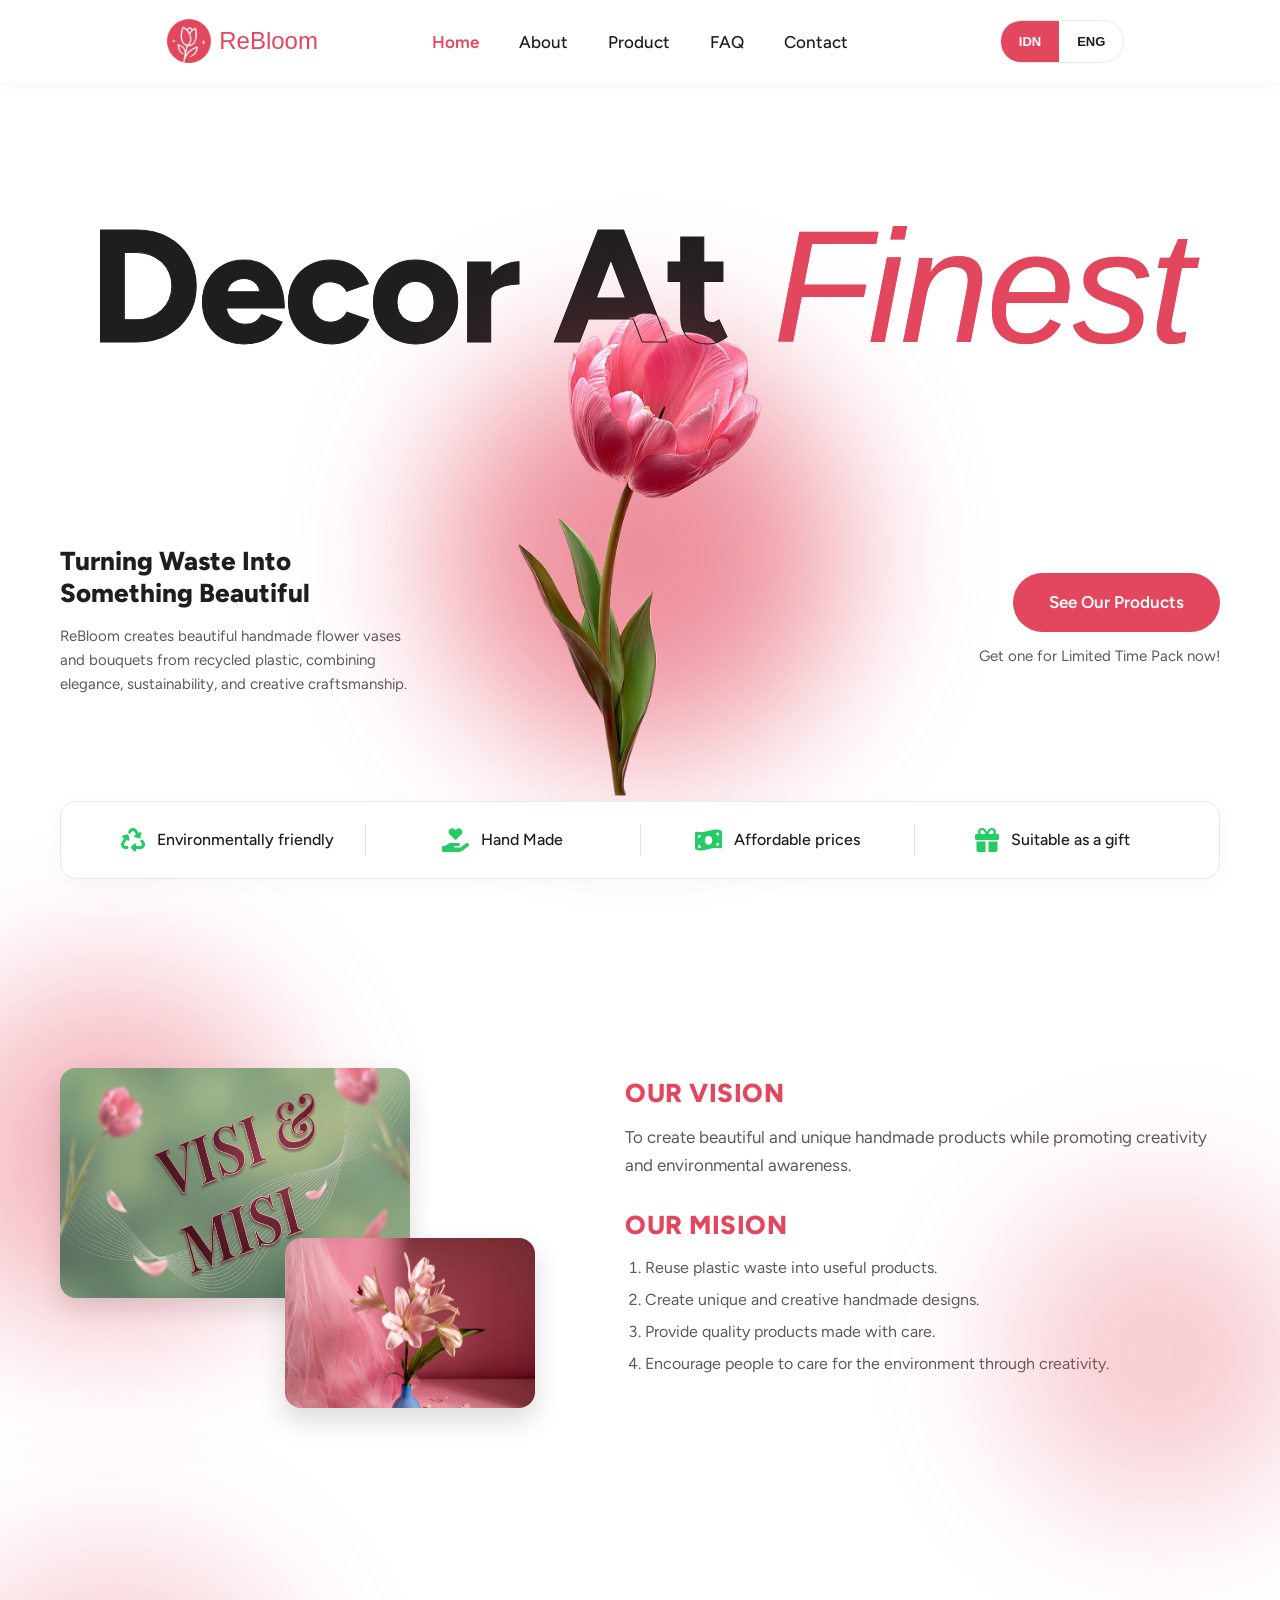
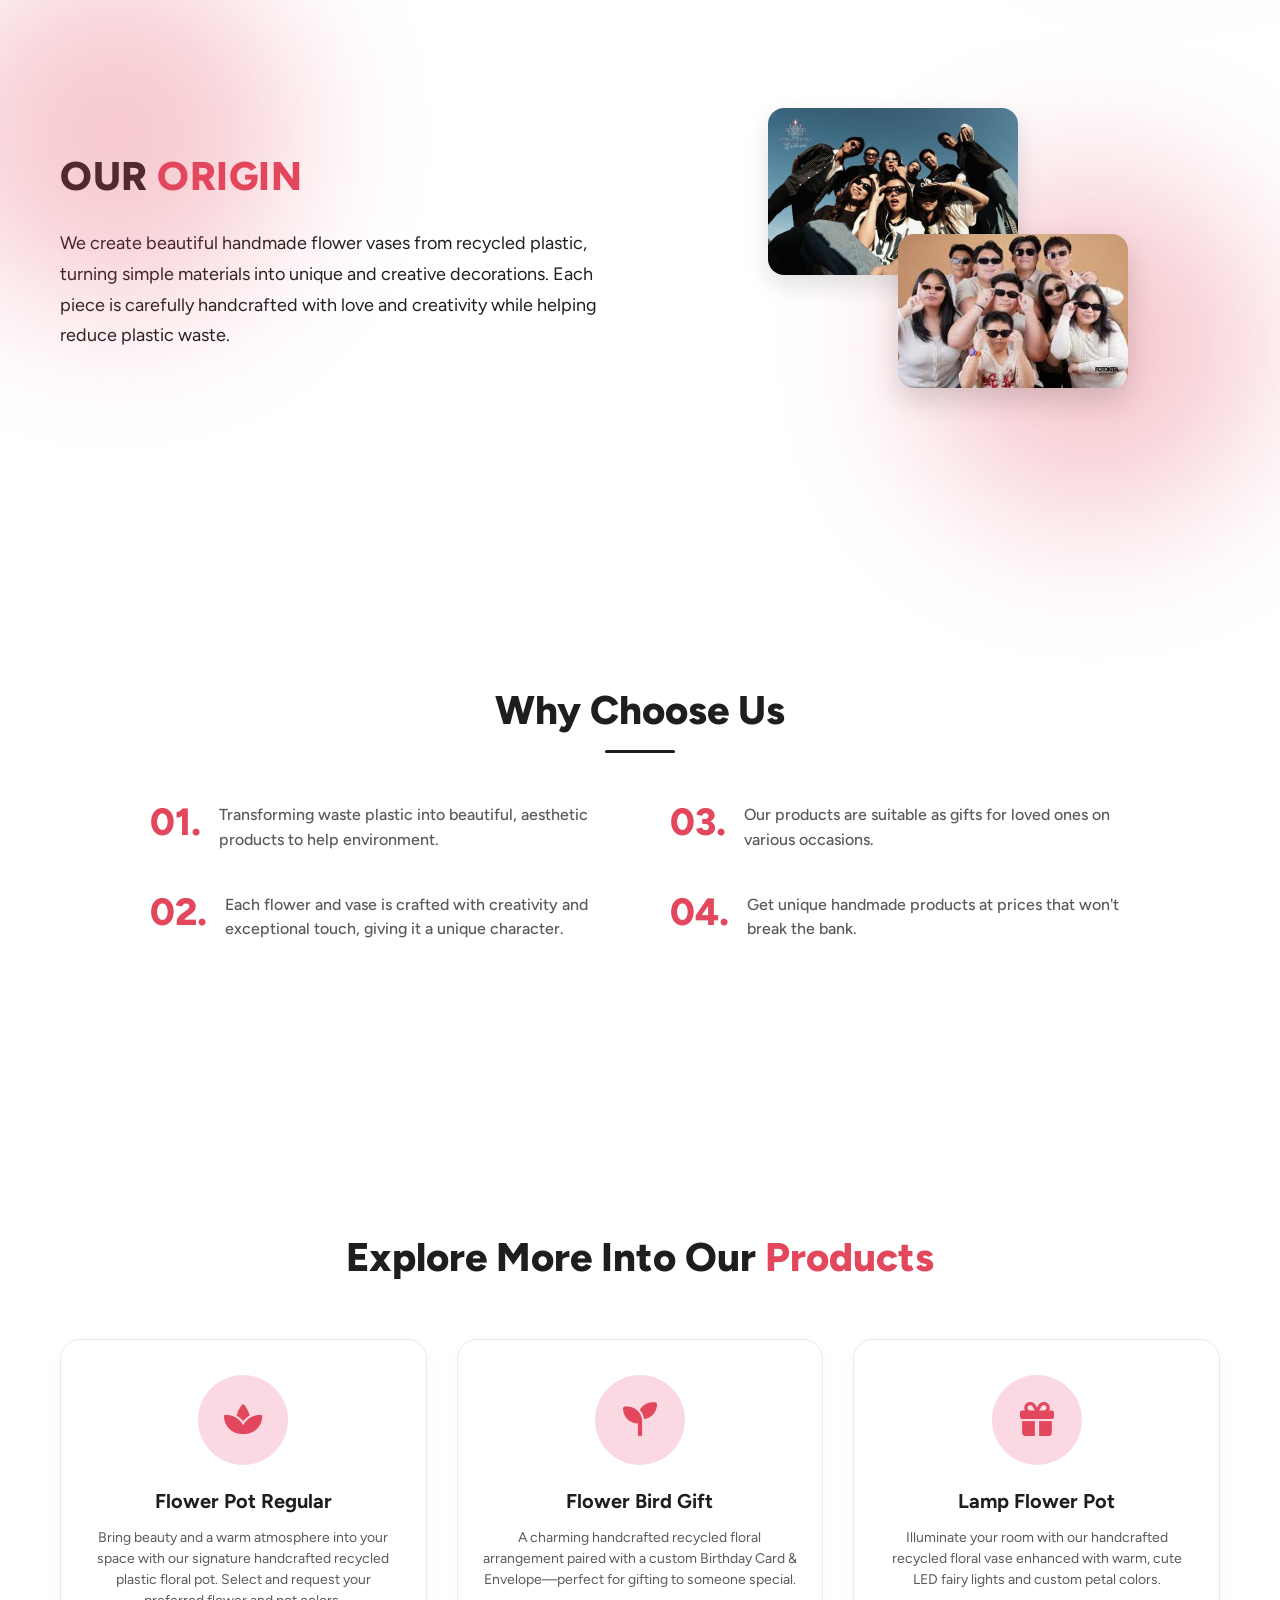
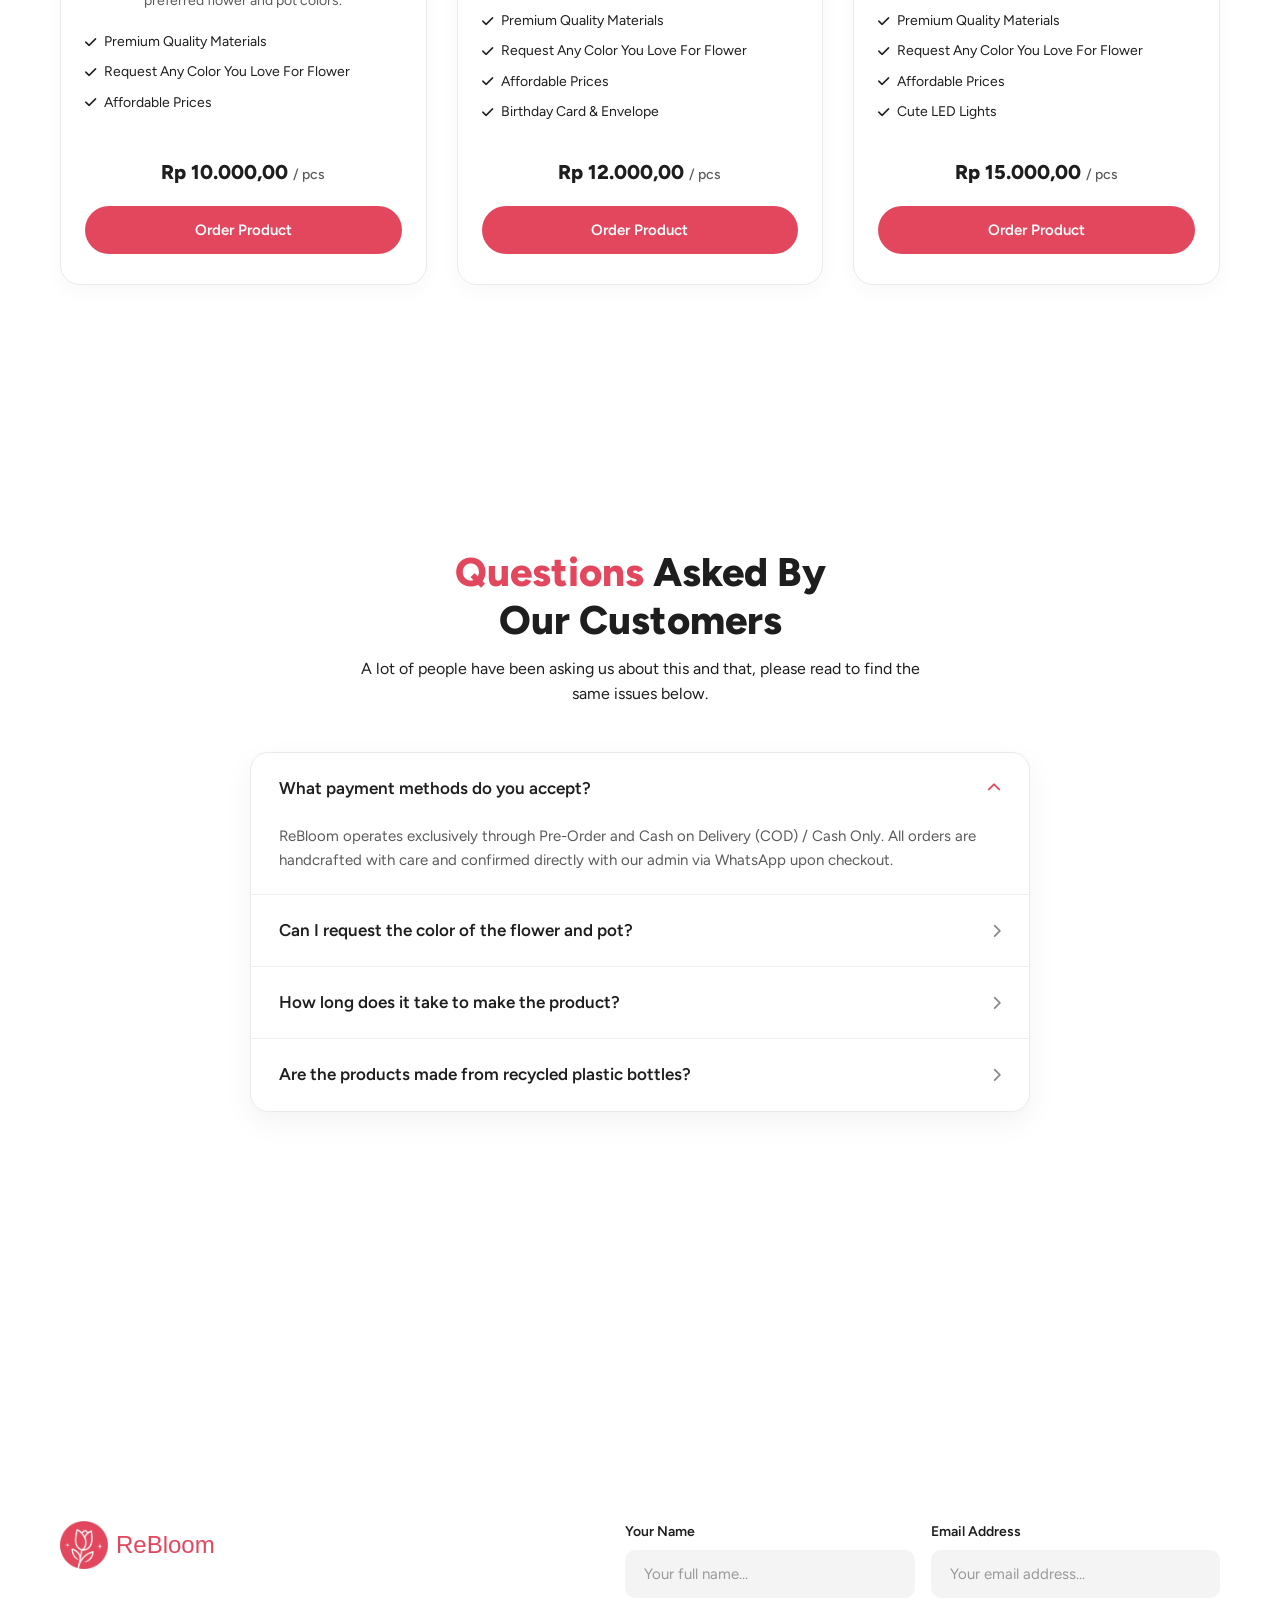
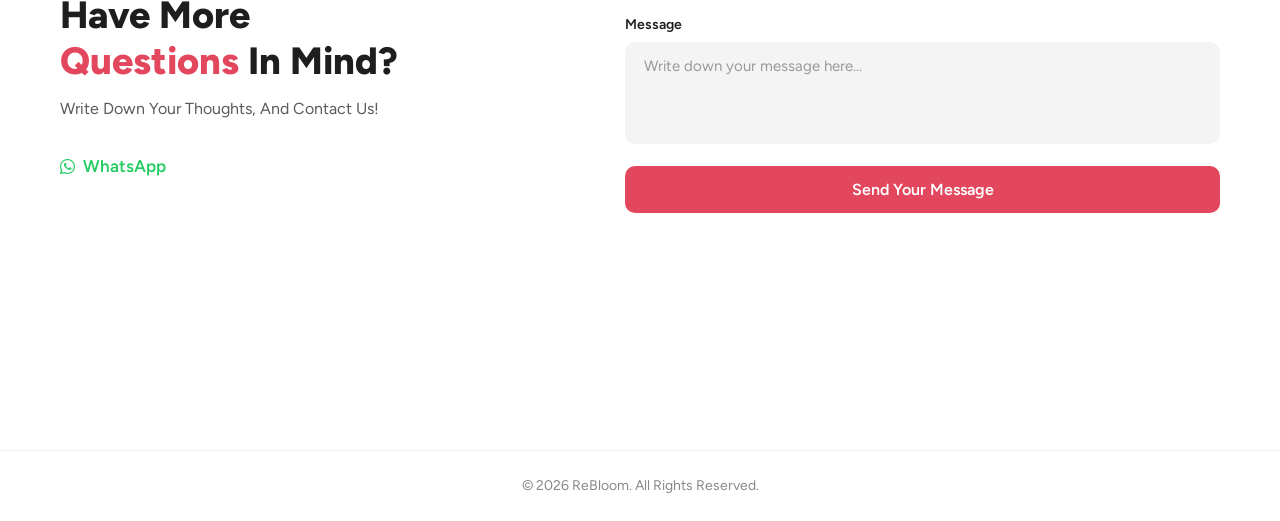
==== index.html @ 1bd4e64f "Add files via upload" ====
<!DOCTYPE html>
<html lang="en">
<head>
    <meta charset="UTF-8">
    <meta name="viewport" content="width=device-width, initial-scale=1.0">
    <title>ReBloom</title>
    <meta name="description" content="ReBloom creates beautiful handmade flower vases and bouquets from recycled plastic, combining elegance, sustainability, and creative craftsmanship.">
    <link rel="icon" type="image/png" href="assets/images/Logo.png">
    <link rel="preconnect" href="https://fonts.googleapis.com">
    <link rel="preconnect" href="https://fonts.gstatic.com" crossorigin>
    <link href="https://api.fontshare.com/v2/css?f[]=telma@300,400,500,700&display=swap" rel="stylesheet">
    <link href="https://fonts.googleapis.com/css2?family=Figtree:ital,wght@0,300..900;1,300..900&display=swap" rel="stylesheet">
    <link rel="stylesheet" href="https://cdnjs.cloudflare.com/ajax/libs/font-awesome/6.4.0/css/all.min.css">
    <link rel="stylesheet" href="assets/css/style.css">
</head>
<body>
    <nav  class="navbar">
        <div class="nav_left">
            <a href="#home">
                <img src="assets/images/Logo.png" alt="ReBloom Logo" class="logo_img">
                <span class="logo_txt">ReBloom</span>
            </a>
        </div>
        
        <ul class="nav_mid">
            <li><a href="#home" class="nav_link active">Home</a></li>
            <li><a href="#about" class="nav_link">About</a></li>
            <li><a href="#products" class="nav_link">Product</a></li>
            <li><a href="#faq" class="nav_link">FAQ</a></li>
            <li><a href="#contact" class="nav_link">Contact</a></li>
        </ul>
        
        <div class="nav_right">
            <div class="lang_switch">
                <button type="button" class="lang_btn active">IDN</button>
                <button type="button" class="lang_btn">ENG</button>
            </div>
        </div>
    </nav>

    <section class="hero_sec" id="home">
        <div class="container hero_container">
            <div class="headline_wrapper">
                <h1 class="hero_headline hero_solid">Decor At <span class="hero_finest">Finest</span></h1>
                <h1 class="hero_headline hero_outline">Decor At <span class="hero_finest">Finest</span></h1>
            </div>
            <div class="hero_grid">
                <div class="hero_left">
                    <h2 class="hero_sub_title">Turning Waste Into<br>Something Beautiful</h2>
                    <p class="hero_desc">
                        ReBloom creates beautiful handmade flower vases and bouquets from recycled plastic, combining elegance, sustainability, and creative craftsmanship.
                    </p>
                </div>
                
                <div class="hero_center">
                    <img src="assets/images/Tulip_hero.png" alt="Handcrafted Tulip Decor" class="tulip_img">
                </div>
                
                <div class="hero_right">
                    <a href="#products" class="btn btn_primary hero_cta_btn">See Our Products</a>
                    <p class="hero_desc right_desc">
                        Get one for Limited Time Pack now!
                    </p>
                </div>
            </div>
        </div>
    </section>

    <div class="feat_wrap">
        <div class="container feat">
            <div class="feat_bar">
                <div class="feat_item">
                    <div class="feat_icon">
                        <i class="fa-solid fa-recycle"></i>
                    </div>
                    <span class="feat_txt">Environmentally friendly</span>
                </div>
                
                <div class="feat_divider"></div>
                
                <div class="feat_item">
                    <div class="feat_icon">
                        <i class="fa-solid fa-hand-holding-heart"></i>
                    </div>
                    <span class="feat_txt">Hand Made</span>
                </div>
                
                <div class="feat_divider"></div>
                
                <div class="feat_item">
                    <div class="feat_icon">
                        <i class="fa-solid fa-money-bill-wave"></i>
                    </div>
                    <span class="feat_txt">Affordable prices</span>
                </div>
                
                <div class="feat_divider"></div>
                
                <div class="feat_item">
                    <div class="feat_icon">
                        <i class="fa-solid fa-gift"></i>
                    </div>
                    <span class="feat_txt">Suitable as a gift</span>
                </div>
            </div>
        </div>
    </div>

    <section class="vm_sec" id="vision">
        <div class="container vm_box">
            <div class="vm_media">
                <img src="assets/images/VM.jpg" alt="Flower crafting workspace" class="vm_img_1">
                <img src="assets/images/BungaVM.jpg" alt="Recycled floral arrangement" class="vm_img_2">
            </div>
            
            <div class="vm">
                <div class="vm_block">
                    <h3 class="vm_title">OUR VISION</h3>
                    <p class="vm_txt">To create beautiful and unique handmade products while promoting creativity and environmental awareness.</p>
                </div>
                
                <div class="vm_block">
                    <h3 class="vm_title">OUR MISION</h3>
                    <ol class="vm_list">
                        <li>Reuse plastic waste into useful products.</li>
                        <li>Create unique and creative handmade designs.</li>
                        <li>Provide quality products made with care.</li>
                        <li>Encourage people to care for the environment through creativity.</li>
                    </ol>
                </div>
            </div>
        </div>
    </section>

    <section class="about_sec" id="about">
        <div class="container about_box">
            <div class="about">
                <h2 class="about_title">OUR <span class="hl_red">ORIGIN</span></h2>
                <p class="about_txt">
                    We create beautiful handmade flower vases from recycled plastic, turning simple materials into unique and creative decorations. Each piece is carefully handcrafted with love and creativity while helping reduce plastic waste.
                </p>
            </div>
            
            <div class="about_media">
                <div class="about_img_stack">
                    <img src="assets/images/Fotbar1.jpg" alt="ReBloom team" class="about_img_1">
                    <img src="assets/images/Fotbar2.jpg" alt="ReBloom artisans" class="about_img_2">
                </div>
            </div>
        </div>
    </section>

    <section class="why_sec">
        <div class="container">
            <div class="why_header">
                <h2 class="why_heading">Why Choose Us</h2>
                <div class="why_underline"></div>
            </div>
            
            <div class="why_grid">
                <div class="why_item">
                    <span class="why_num">01.</span>
                    <p class="why_txt">Transforming waste plastic into beautiful, aesthetic products to help environment.</p>
                </div>
                
                <div class="why_item">
                    <span class="why_num">03.</span>
                    <p class="why_txt">Our products are suitable as gifts for loved ones on various occasions.</p>
                </div>
                
                <div class="why_item">
                    <span class="why_num">02.</span>
                    <p class="why_txt">Each flower and vase is crafted with creativity and exceptional touch, giving it a unique character.</p>
                </div>
                
                <div class="why_item">
                    <span class="why_num">04.</span>
                    <p class="why_txt">Get unique handmade products at prices that won't break the bank.</p>
                </div>
            </div>
        </div>
    </section>

    <section class="prod_sec" id="products">
        <div class="container">
            <h2 class="prod_heading">Explore More Into Our <span class="hl_red">Products</span></h2>
            
            <div class="prod_grid">
                <div class="prod_card">
                    <div class="prod_thumb_box">
                        <div class="prod_thumb_circle">
                            <i class="fa-solid fa-spa"></i>
                        </div>
                    </div>
                    <h3 class="prod_title">Flower Pot Regular</h3>
                    <p class="prod_sub">Bring beauty and a warm atmosphere into your space with our signature handcrafted recycled plastic floral pot. Select and request your preferred flower and pot colors.</p>
                    <ul class="prod_feats">
                        <li><i class="fa-solid fa-check"></i> Premium Quality Materials</li>
                        <li><i class="fa-solid fa-check"></i> Request Any Color You Love For Flower</li>
                        <li><i class="fa-solid fa-check"></i> Affordable Prices</li>
                    </ul>
                    <div class="prod_price">
                        Rp 10.000,00 <span>/ pcs</span>
                    </div>
                    <a href="product.html?pack=regular" class="btn btn_primary prod_btn">Order Product</a>
                </div>

                <div class="prod_card">
                    <div class="prod_thumb_box">
                        <div class="prod_thumb_circle">
                            <i class="fa-solid fa-seedling"></i>
                        </div>
                    </div>
                    <h3 class="prod_title">Flower Bird Gift</h3>
                    <p class="prod_sub">A charming handcrafted recycled floral arrangement paired with a custom Birthday Card & Envelope—perfect for gifting to someone special.</p>
                    <ul class="prod_feats">
                        <li><i class="fa-solid fa-check"></i> Premium Quality Materials</li>
                        <li><i class="fa-solid fa-check"></i> Request Any Color You Love For Flower</li>
                        <li><i class="fa-solid fa-check"></i> Affordable Prices</li>
                        <li><i class="fa-solid fa-check"></i> <span>Birthday Card & Envelope</span></li>
                    </ul>
                    <div class="prod_price">
                        Rp 12.000,00 <span>/ pcs</span>
                    </div>
                    <a href="product.html?pack=bird_gift" class="btn btn_primary prod_btn">Order Product</a>
                </div>

                <div class="prod_card">
                    <div class="prod_thumb_box">
                        <div class="prod_thumb_circle">
                            <i class="fa-solid fa-gift"></i>
                        </div>
                    </div>
                    <h3 class="prod_title">Lamp Flower Pot</h3>
                    <p class="prod_sub">Illuminate your room with our handcrafted recycled floral vase enhanced with warm, cute LED fairy lights and custom petal colors.</p>
                    <ul class="prod_feats">
                        <li><i class="fa-solid fa-check"></i> Premium Quality Materials</li>
                        <li><i class="fa-solid fa-check"></i> Request Any Color You Love For Flower</li>
                        <li><i class="fa-solid fa-check"></i> Affordable Prices</li>
                        <li><i class="fa-solid fa-check"></i> <span>Cute LED Lights</span></li>
                    </ul>
                    <div class="prod_price">
                        Rp 15.000,00 <span>/ pcs</span>
                    </div>
                    <a href="product.html?pack=lamp_pot" class="btn btn_primary prod_btn">Order Product</a>
                </div>
            </div>
        </div>
    </section>

    <section class="faq_sec" id="faq">
        <div class="container">
            <h2 class="faq_heading"><span class="hl_red">Questions</span> Asked By<br>Our Customers</h2>
            <p class="faq_sub">A lot of people have been asking us about this and that, please read to find the same issues below.</p>
            
            <div class="faq_box">
                <div class="faq_item active">
                    <div class="faq_q">
                        <span>What payment methods do you accept?</span>
                        <i class="fa-solid fa-chevron-up faq_icon"></i>
                    </div>
                    <div class="faq_a">
                        <p>ReBloom operates exclusively through Pre-Order and Cash on Delivery (COD) / Cash Only. All orders are handcrafted with care and confirmed directly with our admin via WhatsApp upon checkout.</p>
                    </div>
                </div>

                <div class="faq_item">
                    <div class="faq_q">
                        <span>Can I request the color of the flower and pot?</span>
                        <i class="fa-solid fa-chevron-right faq_icon"></i>
                    </div>
                    <div class="faq_a">
                        <p>Yes! We offer full custom color palettes for both the flower petals and the vase according to your personal taste.</p>
                    </div>
                </div>

                <div class="faq_item">
                    <div class="faq_q">
                        <span>How long does it take to make the product?</span>
                        <i class="fa-solid fa-chevron-right faq_icon"></i>
                    </div>
                    <div class="faq_a">
                        <p>Crafting takes approximately 2-4 business days depending on order volume and the intricacy of your custom request.</p>
                    </div>
                </div>

                <div class="faq_item">
                    <div class="faq_q">
                        <span>Are the products made from recycled plastic bottles?</span>
                        <i class="fa-solid fa-chevron-right faq_icon"></i>
                    </div>
                    <div class="faq_a">
                        <p>Yes, 100% of our materials are sourced from thoroughly cleaned, processed post-consumer recycled plastic bottles.</p>
                    </div>
                </div>
            </div>
        </div>
    </section>

    <section class="contact_sec" id="contact">
        <div class="container contact_box">
            <div class="contact_left">
                <div class="contact_logo_box">
                    <img src="assets/images/Logo.png" alt="ReBloom Logo" class="contact_logo">
                    <span class="contact_logo_txt">ReBloom</span>
                </div>
                <h2 class="contact_title">Have More<br><span class="hl_red">Questions</span> In Mind?</h2>
                <p class="contact_sub">Write Down Your Thoughts, And Contact Us!</p>
                
                <a href="whatsapp://send?phone=6285955044663" target="_blank" rel="noopener noreferrer" class="contact_wa_btn">
                    <i class="fa-brands fa-whatsapp"></i> WhatsApp
                </a>
            </div>
            
            <div class="contact_right">
                <form class="contact_form" id="contact_form">
                    <div class="form_row">
                        <div class="form_grp">
                            <label class="form_lbl" for="user_name">Your Name</label>
                            <input type="text" id="user_name" class="form_inp" placeholder="Your full name..." required>
                        </div>
                        <div class="form_grp">
                            <label class="form_lbl" for="user_email">Email Address</label>
                            <input type="email" id="user_email" class="form_inp" placeholder="Your email address..." required>
                        </div>
                    </div>
                    <div class="form_grp">
                        <label class="form_lbl" for="user_msg">Message</label>
                        <textarea id="user_msg" class="form_inp form_txt" placeholder="Write down your message here..." rows="4" required></textarea>
                    </div>
                    <button type="submit" class="btn btn_primary contact_submit_btn">Send Your Message</button>
                </form>
            </div>
        </div>
    </section>

    <footer class="footer">
        <div class="container">
            <p class="footer_txt">&copy; 2026 ReBloom. All Rights Reserved.</p>
        </div>
    </footer>

    <script src="assets/js/script.js"></script>
</body>
</html>
---- assets/css/style.css ----
@import url('https://api.fontshare.com/v2/css?f[]=telma@300,400,500,700&display=swap');
@import url('https://fonts.googleapis.com/css2?family=Figtree:ital,wght@0,300..900;1,300..900&display=swap');


* {
    margin: 0;
    padding: 0;
    box-sizing: border-box;
}

html {
    scroll-behavior: smooth;
}

body {
    font-family: 'Figtree', sans-serif;
    color: #333333;
    background-color: #FFFFFF;
    line-height: 1.6;
    font-size: 20px;
    overflow-x: hidden;
}

.container {
    width: 100%;
    max-width: 1200px;
    margin: 0 auto;
    padding: 0 20px;
}

a {
    text-decoration: none;
    color: inherit;
    transition: color 0.3s ease, transform 0.3s ease;
}

ul, ol {
    list-style: none;
}

img {
    max-width: 100%;
    height: auto;
    display: block;
}

.hl_red {
    color: #E3475D !important;
}

.font_telma {
    font-family: 'Telma', sans-serif;
}

.btn {
    display: inline-block;
    padding: 12px 32px;
    font-family: 'Figtree', sans-serif;
    font-size: 16px;
    font-weight: 600;
    border-radius: 50px;
    text-align: center;
    cursor: pointer;
    border: none;
    transition: transform 0.3s ease, box-shadow 0.3s ease, background-color 0.3s ease;
}

.btn_primary {
    background-color: #E3475D;
    color: #FFFFFF;
}

.btn_primary:hover {
    background-color: #cc374c;
    transform: translateY(-2px);
}



.navbar {
    display: flex;
    justify-content: space-between;
    align-items: center;
    padding: 1.2rem 6%;
    position: fixed;
    top: 0;
    left: 0;
    width: 100%;
    z-index: 1000;
    background-color: rgba(255, 255, 255, 0.96);
    backdrop-filter: blur(8px);
    box-shadow: 0 2px 15px rgba(0, 0, 0, 0.04);
}

.nav_left a {
    display: flex;
    align-items: center;
    margin-left: 60%;
}

.logo_img {
    height: 44px;
    width: auto;
    object-fit: contain;
}

.logo_txt {
    font-family: 'Telma', sans-serif;
    font-size: 24px;
    font-weight: 500;
    color: #E3475D;
    margin-left: 8px;
}

.nav_mid {
    display: flex;
    gap: 2.5rem;
    align-items: center;
    position: absolute;
    left: 50%;
    transform: translateX(-50%);
}

.nav_link {
    font-size: 17px;
    font-weight: 500;
    color: #1E1E1E;
    position: relative;
    padding: 4px 0;
}

.nav_link:hover,
.nav_link.active {
    color: #E3475D;
    font-weight: 600;
}

.nav_right {
    display: flex;
    align-items: center;
    gap: 16px;
    margin-right: 7%;
}

.lang_switch {
    display: flex;
    align-items: center;
    border: 1.5px solid #EAEAEA;
    border-radius: 30px;
    background-color: #FFFFFF;
}

.lang_btn {
    border: none;
    background: transparent;
    padding: 13px 18px;
    font-size: 13px;
    font-weight: 700;
    color: #1E1E1E;
    cursor: pointer;
    transition: all 0.2s ease;
}

.lang_btn:first-child {
    border-radius: 20px 0 0 20px;
}

.lang_btn:last-child {
    border-radius: 0 20px 20px 0;
}

.lang_btn.active {
    background-color: #E3475D;
    color: #FFFFFF;
}



.hero_sec {
    min-height: 85vh;
    display: flex;
    align-items: center;
    justify-content: center;
    background-color: #FFFFFF;
    padding: 120px 0 60px 0;
    position: relative;
    text-align: center;
}

.hero_container {
    display: flex;
    flex-direction: column;
    align-items: center;
    width: 100%;
    height: 45vh;
    position: relative;
}

.headline_wrapper {
    position: relative;
    width: 100%;
    height: 160px;
    display: flex;
    justify-content: center;
    margin-bottom: 20px;
}

.hero_headline {
    font-family: 'Figtree', sans-serif;
    font-size: 160px;
    font-weight: 750;
    line-height: 0.95;
    color: #1E1E1E;
    letter-spacing: -3px;
    margin-bottom: 20px;
    width: 100%;
    z-index: 1;
    position: absolute;
    top: 0;
}

.hero_headline.hero_outline {
    color: transparent;
    -webkit-text-stroke: 1px #1E1E1E;
    z-index: 3;
}

.hero_headline span {
    color: #E3475D;
    -webkit-text-stroke: 0px;
}

.hero_finest {
    font-family: 'Telma', sans-serif;
    font-weight: 400;
    color: #E3475D;
    font-style: italic;
    margin-left: 10px;
}

.hero_grid {
    display: grid;
    grid-template-columns: 1fr auto 1fr;
    align-items: center;
    gap: 40px;
    width: 100%;
    margin-top: 250px;
}

.hero_left {
    text-align: left;
    max-width: 360px;
}

.hero_sub_title {
    font-family: 'Figtree', sans-serif;
    font-size: 26px;
    font-weight: 800;
    color: #1E1E1E;
    line-height: 1.25;
    margin-bottom: 14px;
}

.hero_desc {
    font-size: 15px;
    color: #5A5A5A;
}

.hero_center {
    position: absolute;
    top: 85%;
    left: 50%;
    transform: translate(-50%, -50%);
    z-index: 2;
    pointer-events: none;
}

.hero_center::after {
    content: '';
    position: absolute;
    top: 50%;
    left: 50%;
    transform: translate(-50%, -50%);
    width: 400px;
    height: 400px;
    background-color: #E3475D;
    border-radius: 50%;
    filter: blur(75px);
    opacity: 0.6;
    z-index: -1;
}

.tulip_img {
    height: 495px;
    width: auto;
    object-fit: contain;
    transition: transform 0.4s ease;
}

.hero_right {
    display: flex;
    flex-direction: column;
    align-items: flex-end;
    text-align: right;
    grid-column: 3;
    width: 100%;
    height: 100%;
    margin-top: 185px;
}

.hero_cta_btn {
    padding: 16px 36px;
    font-size: 17px;
    font-weight: 600;
    bottom: 12px;
}

.right_desc {
    font-size: 15px;
    color: #5A5A5A;
    margin-top: 12px;
}



.container.feat {
    z-index: 3;
}

.feat_wrap {
    min-height: 20vh;
    display: flex;
    align-items: center;
    padding: 30px 0 60px 0;
    background-color: #FFFFFF;
}

.feat_bar {
    background: #FFFFFF;
    border: 1.5px solid #EAEAEA;
    border-radius: 16px;
    padding: 22px 30px;
    display: flex;
    justify-content: space-between;
    align-items: center;
    box-shadow: 0 4px 20px rgba(0, 0, 0, 0.03);
    width: 100%;
}

.feat_item {
    display: flex;
    align-items: center;
    gap: 12px;
    flex: 1;
    justify-content: center;
}

.feat_divider {
    width: 1px;
    height: 32px;
    background-color: #E2E2E2;
}

.feat_icon {
    font-size: 24px;
    color: #24CC63;
    display: flex;
    align-items: center;
    justify-content: center;
}

.feat_txt {
    font-size: 16px;
    font-weight: 500;
    color: #1E1E1E;
}



.vm_sec {
    min-height: 75vh;
    display: flex;
    align-items: center;
    background-color: #FFFFFF;
    padding: 0 0 90px 0;
    margin-bottom: -20px;
}

.vm_box {
    display: flex;
    align-items: center;
    gap: 70px;
    width: 100%;
}

.vm_media {
    flex: 1;
    position: relative;
    height: 340px;
    display: flex;
    align-items: center;
}

.vm_media::after {
    content: '';
    position: absolute;
    top: 25%;
    left: 10%;
    transform: translate(-50%, -50%);
    width: 350px; 
    height: 350px;
    background-color: #E3475D;
    border-radius: 50%;
    filter: blur(75px);
    opacity: 0.4;
    z-index: 0;
    pointer-events: none; 
}

.vm_img_1 {
    width: 350px;
    height: 230px;
    border-radius: 16px;
    box-shadow: 0 10px 25px rgba(0, 0, 0, 0.12);
    position: absolute;
    top: 0;
    left: 0;
    z-index: 1;
    transition: transform 0.3s ease;
}

.vm_img_2 {
    width: 250px;
    height: 170px;
    border-radius: 16px;
    box-shadow: 0 12px 28px rgba(0, 0, 0, 0.15);
    position: absolute;
    bottom: 0;
    right: 20px;
    z-index: 2;
    transition: transform 0.3s ease;
}

.vm_img_1:hover,
.vm_img_2:hover {
    transform: scale(1.03);
}

.vm {
    flex: 1.2;
    position: relative;
}

.vm::after {
    content: '';
    position: absolute;
    top: 85%;
    left: 90%;
    transform: translate(-50%, -50%);
    width: 300px; 
    height: 300px;
    background-color: #E3475D;
    border-radius: 50%;
    filter: blur(75px);
    opacity: 0.29;
    z-index: 0;
    pointer-events: none; 
}

.vm_block {
    margin-bottom: 26px;
}

.vm_title {
    font-family: 'Figtree', sans-serif;
    font-size: 26px;
    font-weight: 800;
    color: #E3475D;
    margin-bottom: 10px;
    letter-spacing: 0.5px;
}

.vm_txt {
    font-size: 17px;
    color: #5A5A5A;
    line-height: 1.6;
}

.vm_list {
    list-style-type: decimal;
    margin-top: 10px;
    padding-left: 20px;
}

.vm_list li {
    font-size: 16px;
    color: #5A5A5A;
    margin-bottom: 8px;
    line-height: 1.5;
}



.about_sec {
    min-height: 55vh;
    display: flex;
    align-items: center;
    padding: 100px 0;
}

.about_box {
    display: flex;
    align-items: center;
    gap: 70px;
    width: 100%;
}

.about {
    flex: 1;
    position: relative;
}

.about_title {
    font-family: 'Figtree', sans-serif;
    font-size: 40px;
    font-weight: 800;
    color: #1E1E1E;
    margin-bottom: 20px;
    letter-spacing: 0.5px;
}

.about_title::before {
    content: '';
    position: absolute;
    top: -5%;
    left: 10%;
    transform: translate(-50%, -50%);
    width: 350px; 
    height: 350px;
    background-color: #E3475D;
    border-radius: 50%;
    filter: blur(75px);
    opacity: 0.29;
    z-index: 0;
    pointer-events: none; 
}

.about_txt {
    font-size: 18px;
    color: #1E1E1E;
    line-height: 1.7;
    font-weight: 400;
}

.about_media {
    flex: 1;
    display: flex;
    justify-content: center;
}

.about_img_stack {
    position: relative;
    width: 360px;
    height: 280px;
}

.about_img_stack::before {
    content: '';
    position: absolute;
    top: 85%;
    left: 90%;
    transform: translate(-50%, -50%);
    width: 350px; 
    height: 350px;
    background-color: #E3475D;
    border-radius: 50%;
    filter: blur(75px);
    opacity: 0.29;
    z-index: 0;
    pointer-events: none; 
}

.about_img_1 {
    width: 250px;
    border-radius: 16px;
    position: absolute;
    top: 0;
    left: 0;
    box-shadow: 0 10px 25px rgba(0, 0, 0, 0.12);
    z-index: 1;
    transition: transform 0.3s ease;
}

.about_img_2 {
    width: 230px;
    border-radius: 16px;
    position: absolute;
    bottom: 0;
    right: 0;
    box-shadow: 0 12px 28px rgba(0, 0, 0, 0.15);
    z-index: 2;
    transition: transform 0.3s ease;
}

.about_img_1:hover, 
.about_img_2:hover {
    transform: scale(1.03);
}



.why_sec {
    min-height: 70vh;
    display: flex;
    align-items: center;
    background-color: #FFFFFF;
    padding: 100px 0;
}

.why_header {
    text-align: center;
    margin-bottom: 50px;
    display: flex;
    flex-direction: column;
    align-items: center;
}

.why_heading {
    font-family: 'Figtree', sans-serif;
    font-size: 40px;
    font-weight: 800;
    color: #1E1E1E;
    margin-bottom: 8px;
}

.why_underline {
    width: 70px;
    height: 3px;
    background-color: #1E1E1E;
    border-radius: 2px;
}

.why_grid {
    display: grid;
    grid-template-columns: 1fr 1fr;
    gap: 40px 60px;
    max-width: 980px;
    margin: 0 auto;
}

.why_item {
    display: flex;
    align-items: flex-start;
    gap: 18px;
}

.why_num {
    font-family: 'Figtree', sans-serif;
    font-size: 38px;
    font-weight: 800;
    color: #E3475D;
    line-height: 1;
}

.why_txt {
    font-size: 16px;
    color: #5A5A5A;
    line-height: 1.55;
    font-weight: 500;
}



.prod_sec {
    min-height: 90vh;
    display: flex;
    align-items: center;
    background-color: #FFFFFF;
    padding: 100px 0;
}

.prod_heading {
    font-family: 'Figtree', sans-serif;
    font-size: 40px;
    font-weight: 800;
    text-align: center;
    color: #1E1E1E;
    margin-bottom: 50px;
}

.prod_grid {
    display: grid;
    grid-template-columns: repeat(3, 1fr);
    gap: 30px;
}

.prod_card {
    background: #FFFFFF;
    border: 1.5px solid #EAEAEA;
    border-radius: 20px;
    padding: 35px 24px 30px 24px;
    display: flex;
    flex-direction: column;
    text-align: center;
    box-shadow: 0 6px 20px rgba(0, 0, 0, 0.03);
    transition: transform 0.3s ease, box-shadow 0.3s ease;
}

.prod_feats li span {
    /* font-size: 14px; */
    font-weight: 400;
    color: #1E1E1E;
    transition: font-weight 0.4s ease, color 0.4s ease; 
}

.prod_card:hover {
    transform: translateY(-5px);
    box-shadow: 0 12px 28px rgba(0, 0, 0, 0.08);

    .prod_feats li span {
        font-weight: 650;
        color: #E3475D;
    }
}

.prod_thumb_box {
    margin-bottom: 20px;
    display: flex;
    justify-content: center;
}

.prod_thumb_circle {
    width: 90px;
    height: 90px;
    border-radius: 50%;
    background-color: #f5b0c47b;
    color: #E3475D;
    display: flex;
    align-items: center;
    justify-content: center;
    font-size: 34px;
}

.prod_title {
    font-family: 'Figtree', sans-serif;
    font-size: 20px;
    font-weight: 700;
    color: #1E1E1E;
    margin-bottom: 10px;
}

.prod_sub {
    font-size: 14px;
    color: #5A5A5A;
    margin-bottom: 20px;
    line-height: 1.5;
}

.prod_feats {
    text-align: left;
    margin-bottom: 24px;
    flex: 1;
}

.prod_feats li {
    font-size: 14px;
    color: #1E1E1E;
    margin-bottom: 8px;
    display: flex;
    align-items: center;
    gap: 8px;
}

.prod_feats li i {
    font-size: 13px;
}

/* .prod_span_2 {
    font-weight: 800;
    color: #E3475D;
}

.prod_span_3 {
    font-weight: 800;
    color: #E3475D;
} */

.prod_price {
    font-family: 'Figtree', sans-serif;
    font-size: 20px;
    font-weight: 800;
    color: #1E1E1E;
    margin-bottom: 18px;
}

.prod_price span {
    font-size: 14px;
    font-weight: 500;
    color: #5A5A5A;
}

.prod_btn {
    width: 100%;
    padding: 12px;
    font-size: 15px;
    border-radius: 30px;
}



.faq_sec {
    min-height: 100vh;
    display: flex;
    align-items: center;
    padding: 100px 0 110px 0;
}

.faq_heading {
    font-family: 'Figtree', sans-serif;
    font-size: 40px;
    font-weight: 800;
    text-align: center;
    color: #1E1E1E;
    line-height: 1.2;
    margin-bottom: 12px;
}

.faq_sub {
    font-size: 16px;
    text-align: center;
    color: #1E1E1E;
    max-width: 600px;
    margin: 0 auto 45px auto;
}

.faq_box {
    max-width: 780px;
    margin: 0 auto;
    background: #FFFFFF;
    border: 1.5px solid #EAEAEA;
    border-radius: 18px;
    overflow: hidden;
    box-shadow: 0 10px 30px rgba(0, 0, 0, 0.05);
    width: 100%;
}

.faq_item {
    border-bottom: 1px solid #EEEEEE;
}

.faq_item:last-child {
    border-bottom: none;
}

.faq_q {
    padding: 22px 28px;
    display: flex;
    justify-content: space-between;
    align-items: center;
    cursor: pointer;
    font-weight: 600;
    font-size: 17px;
    color: #1E1E1E;
    transition: background-color 0.2s ease, color 0.2s ease;
}

.faq_q:hover {
    background-color: #FAFAFA;
    color: #E3475D;
}

.faq_icon {
    font-size: 14px;
    color: #888888;
    transition: transform 0.3s ease;
}

.faq_item.active .faq_icon {
    color: #E3475D;
}

.faq_a {
    padding: 0 28px 22px 28px;
    font-size: 15px;
    color: #5A5A5A;
    line-height: 1.6;
    display: none;
}

.faq_item.active .faq_a {
    display: block;
}



.contact_sec {
    min-height: 85vh;
    display: flex;
    align-items: center;
    background-color: #FFFFFF;
    padding: 100px 0;
}

.contact_box {
    display: flex;
    gap: 70px;
    align-items: flex-start;
    width: 100%;
}

.contact_left {
    flex: 1;
}

.contact_logo_box {
    display: flex;
    align-items: center;
    margin-bottom: 24px;
}

.contact_logo {
    height: 48px;
    width: auto;
}

.contact_logo_txt {
    font-family: 'Telma', sans-serif;
    font-size: 24px;
    font-weight: 500;
    color: #E3475D;
    margin-left: 8px;
}

.contact_title {
    font-family: 'Figtree', sans-serif;
    font-size: 38px;
    font-weight: 800;
    color: #1E1E1E;
    line-height: 1.2;
    margin-bottom: 12px;
}

.contact_sub {
    font-size: 16px;
    color: #5A5A5A;
    margin-bottom: 28px;
}

.contact_wa_btn {
    display: inline-flex;
    align-items: center;
    gap: 8px;
    color: #24CC63;
    font-size: 17px;
    font-weight: 600;
    transition: transform 0.2s ease;
}

.contact_wa_btn:hover {
    transform: translateX(4px);
}

.contact_right {
    flex: 1.2;
}

.contact_form {
    display: flex;
    flex-direction: column;
    gap: 16px;
}

.form_row {
    display: flex;
    gap: 16px;
}

.form_grp {
    flex: 1;
    display: flex;
    flex-direction: column;
    gap: 6px;
}

.form_lbl {
    font-size: 14px;
    font-weight: 600;
    color: #1E1E1E;
}

.form_inp {
    width: 100%;
    padding: 14px 18px;
    background-color: #F4F4F4;
    border: 1px solid transparent;
    border-radius: 10px;
    font-family: 'Figtree', sans-serif;
    font-size: 15px;
    color: #1E1E1E;
    outline: none;
    transition: background-color 0.3s ease, border-color 0.3s ease;
}

.form_inp::placeholder {
    color: #999999;
}

.form_inp:focus {
    background-color: #FFFFFF;
    border-color: #E3475D;
}

.form_txt {
    resize: none;
}

.contact_submit_btn {
    width: 100%;
    background-color: #E3475D;
    color: #FFFFFF;
    border-radius: 10px;
    padding: 14px;
    font-size: 16px;
    font-weight: 600;
    margin-top: 6px;
}

.contact_submit_btn:hover {
    background-color: #cc374c;
}



.footer {
    background-color: #FFFFFF;
    padding: 24px 20px;
    text-align: center;
    border-top: 1px solid #EFEFEF;
}

.footer_txt {
    font-size: 14px;
    color: #888888;
}


/* --- Responsive Media Queries --- */
@media (max-width: 1200px) {
    .hero_headline {
        font-size: 130px;
    }
}

@media (max-width: 992px) {
    .hero_sec,
    .feat_wrap,
    .vm_sec,
    .about_sec,
    .why_sec,
    .prod_sec,
    .faq_sec,
    .contact_sec {
        min-height: auto;
        padding: 70px 0;
    }

    .hero_sec {
        padding: 120px 0 60px 0;
    }

    .hero_headline {
        font-size: 96px;
    }

    .hero_grid {
        grid-template-columns: 1fr;
        text-align: center;
        gap: 30px;
    }

    .hero_left {
        max-width: 100%;
        text-align: center;
    }

    .hero_right {
        justify-content: center;
    }

    .tulip_img {
        height: 240px;
    }

    .vm_box, 
    .about_box, 
    .contact_box {
        flex-direction: column;
        text-align: center;
        gap: 40px;
    }

    .vm, 
    .about, 
    .contact_left {
        max-width: 100%;
    }

    .vm_media,
    .about_media {
        width: 100%;
        max-width: 380px;
        margin: 0 auto;
        justify-content: center;
    }

    .feat_bar {
        flex-direction: column;
        gap: 20px;
        padding: 24px;
    }

    .feat_divider {
        width: 80%;
        height: 1px;
    }

    .why_grid, 
    .prod_grid {
        grid-template-columns: 1fr;
        max-width: 480px;
        margin: 0 auto;
    }

    .contact_wa_btn {
        justify-content: center;
    }
}

@media (max-width: 576px) {
    .hero_headline {
        font-size: 64px;
        letter-spacing: -1px;
    }

    .hero_sub_title {
        font-size: 22px;
    }

    .nav_mid {
        display: none;
    }

    .form_row {
        flex-direction: column;
    }

    .about_title,
    .why_heading,
    .prod_heading,
    .faq_heading,
    .contact_title {
        font-size: 30px;
    }
}
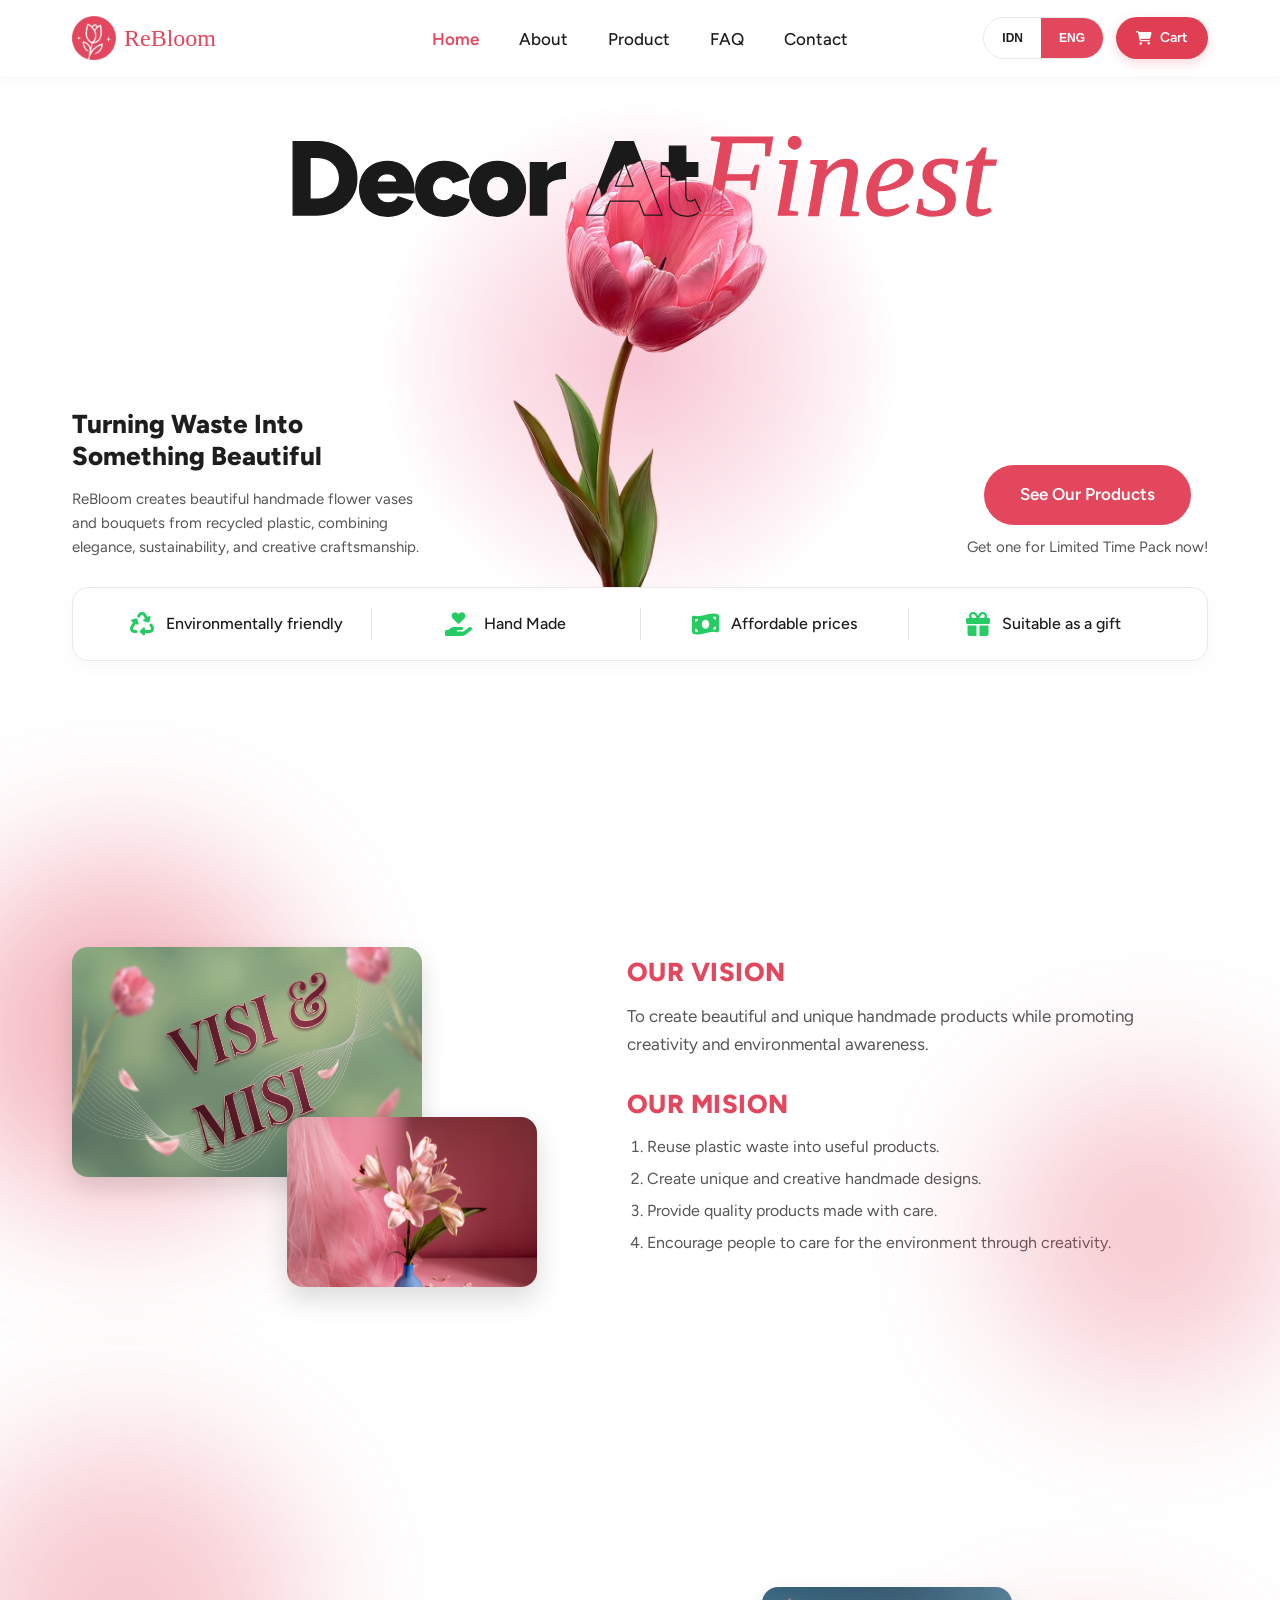
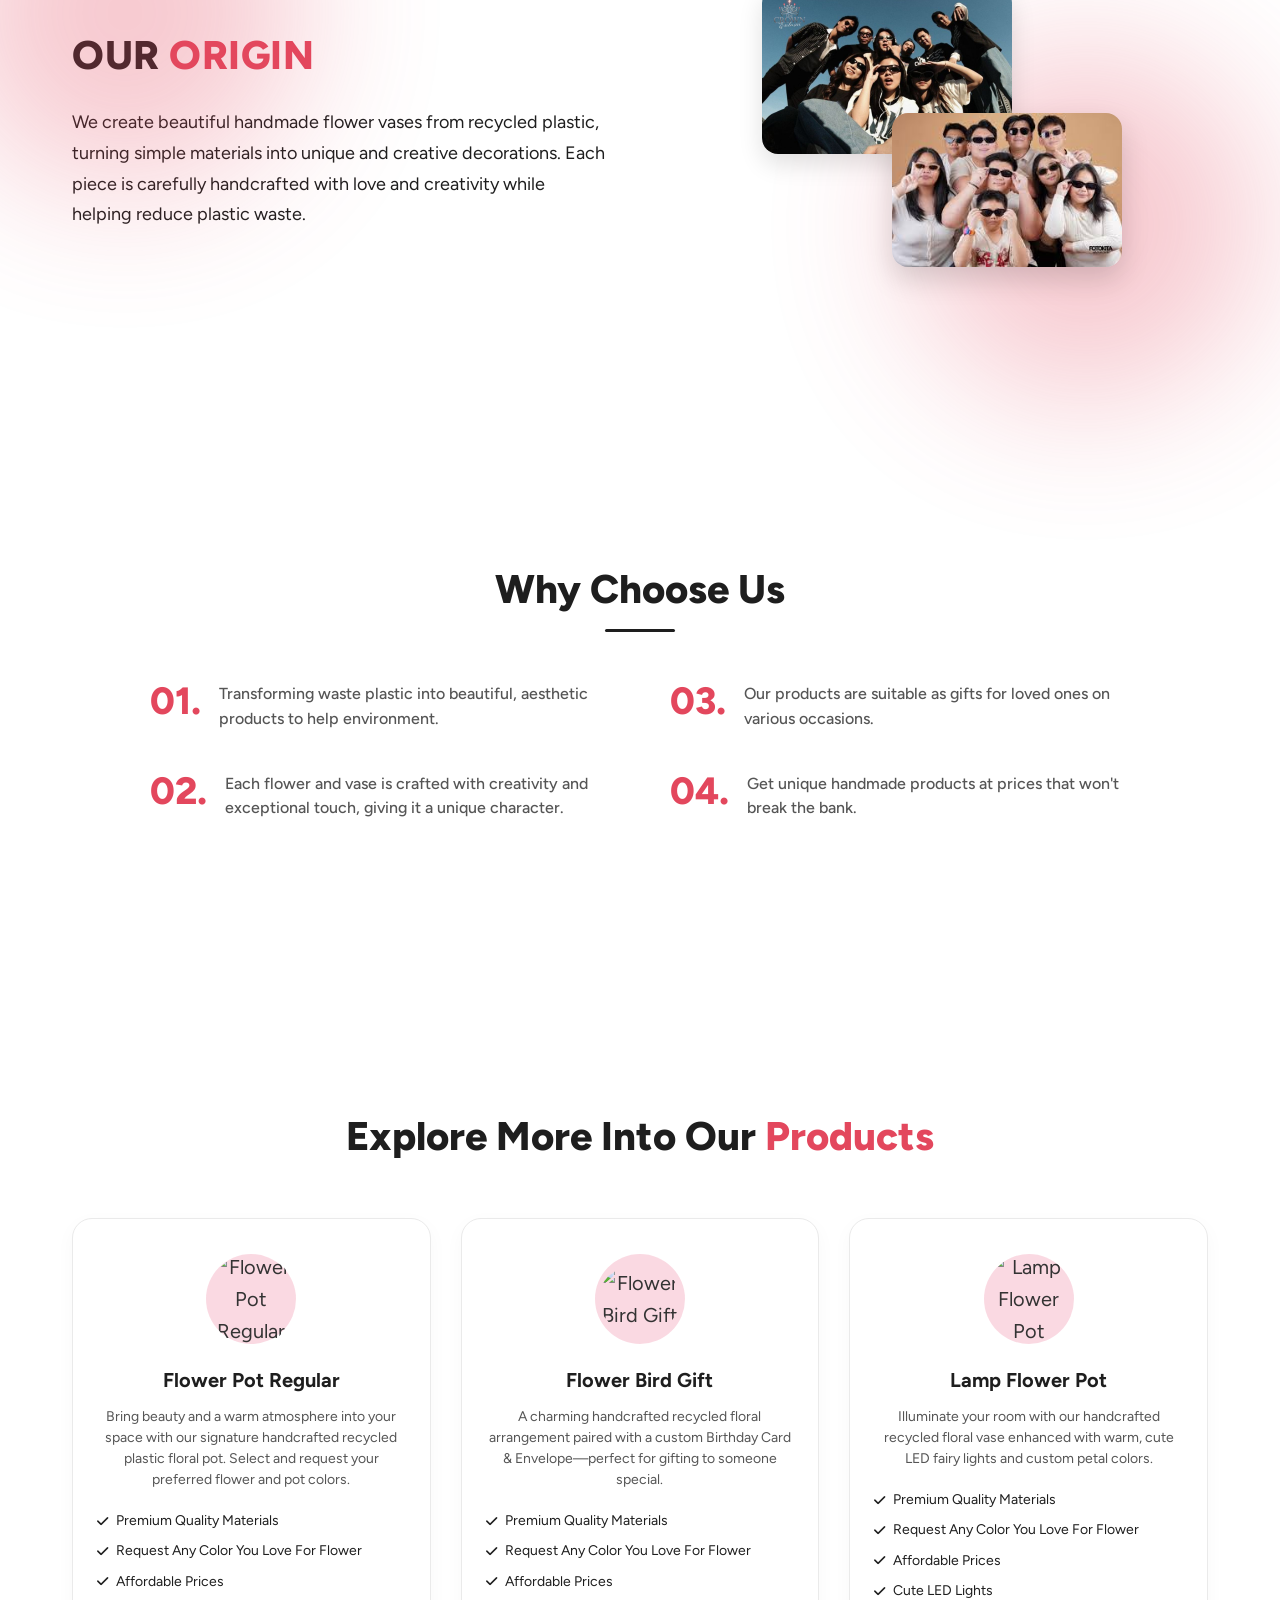
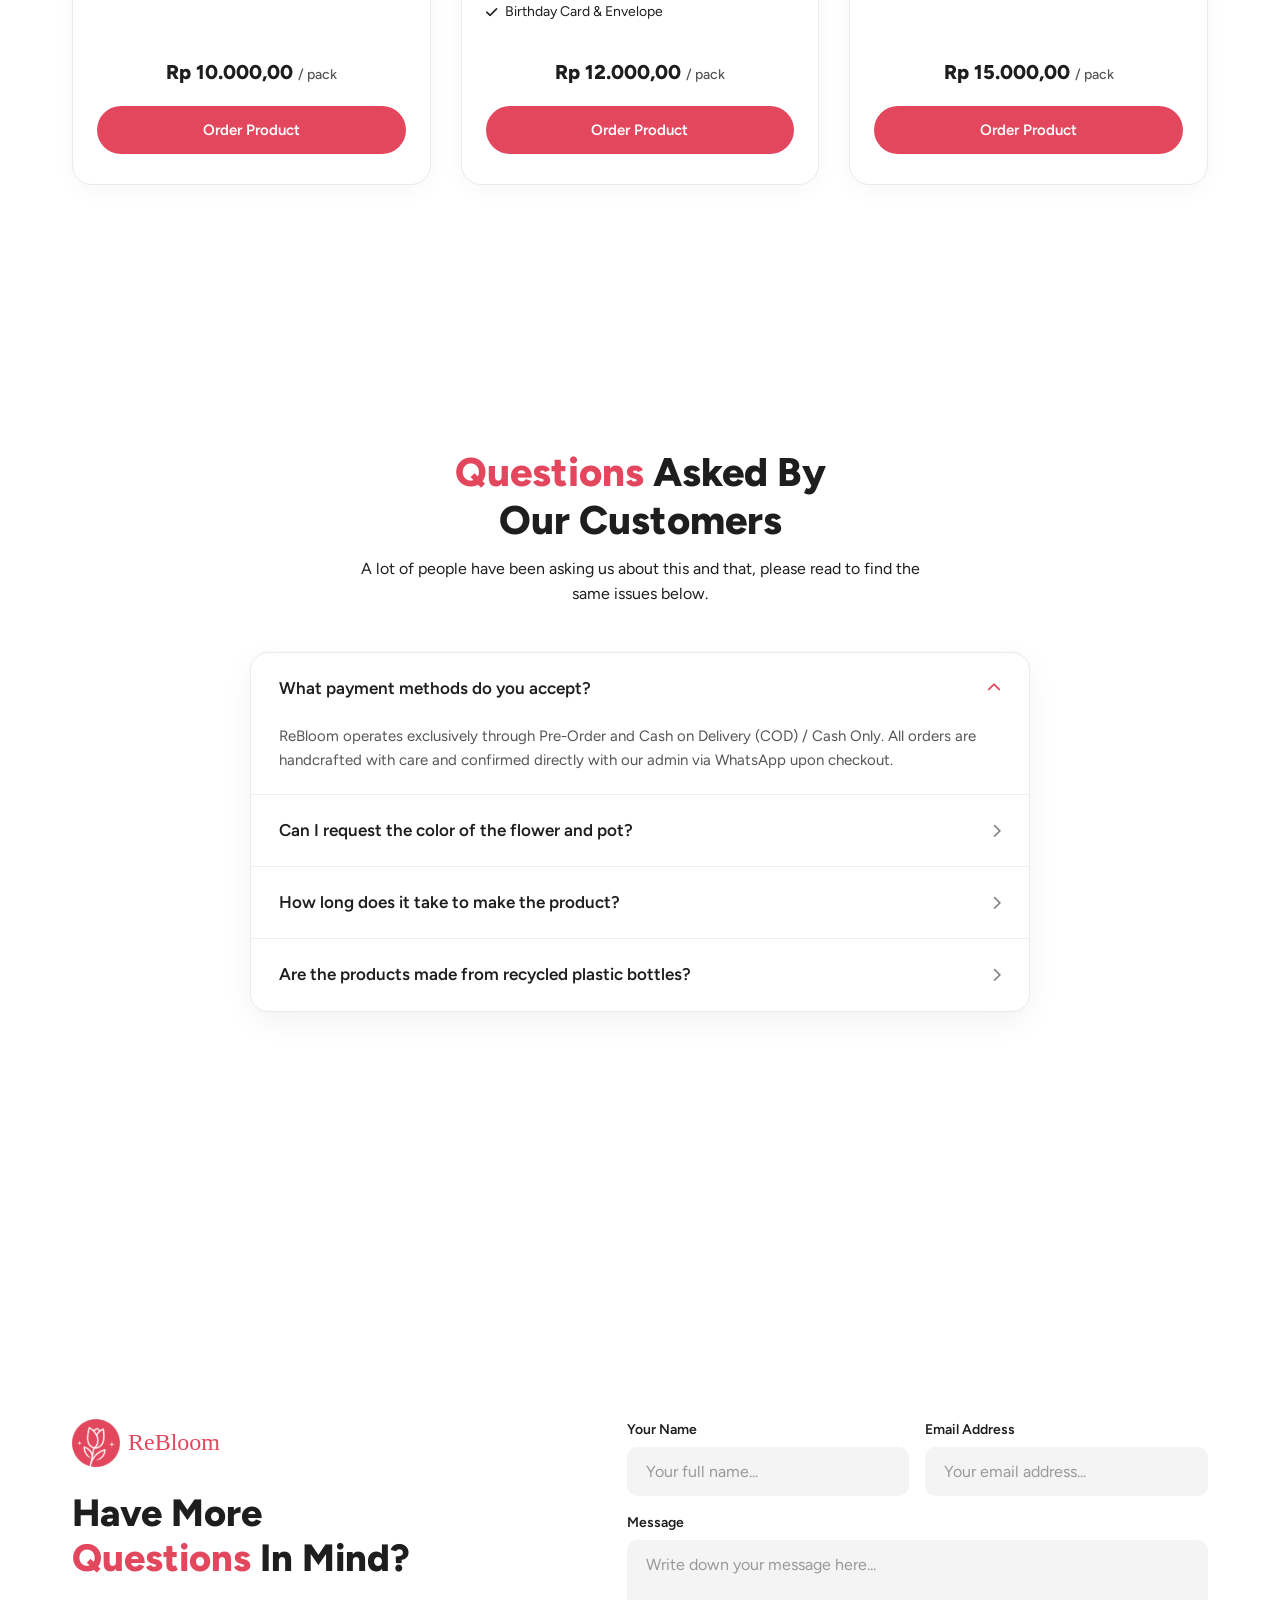
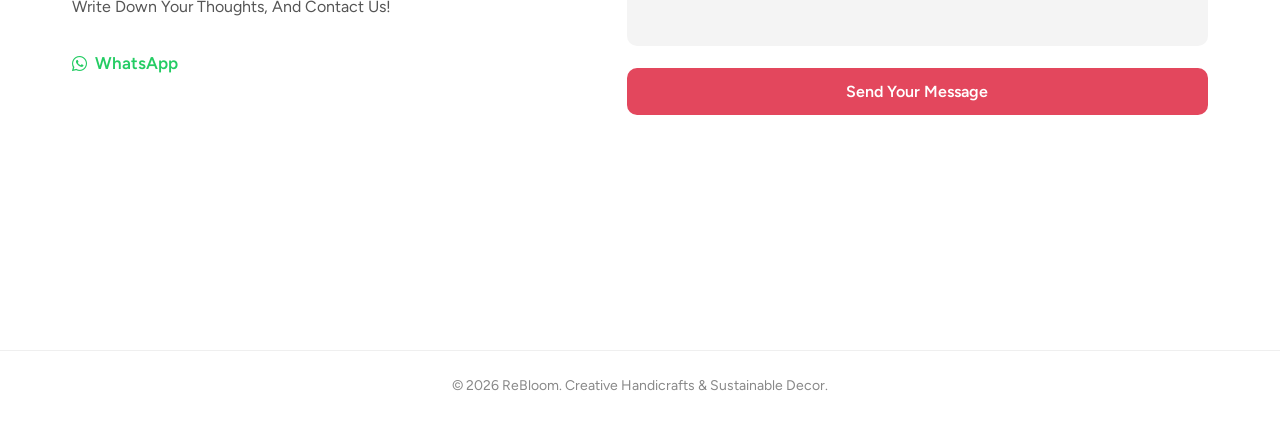
==== commit 409a6cf4: "hero fix" ====
--- a/index.html
+++ b/index.html
@@ -1,8 +1,9 @@
 <!DOCTYPE html>
 <html lang="en">
+<!-- Bagian head memuat metadata dokumen, pemanggilan font eksternal, dan tautan stylesheet. -->
 <head>
     <meta charset="UTF-8">
-    <meta name="viewport" content="width=device-width, initial-scale=1.0">
+    <meta name="viewport" content="width=device-width, initial-scale=1.0, viewport-fit=cover">
     <title>ReBloom</title>
     <meta name="description" content="ReBloom creates beautiful handmade flower vases and bouquets from recycled plastic, combining elegance, sustainability, and creative craftsmanship.">
     <link rel="icon" type="image/png" href="assets/images/Logo.png">
@@ -14,98 +15,121 @@
     <link rel="stylesheet" href="assets/css/style.css">
 </head>
 <body>
-    <nav  class="navbar">
-        <div class="nav_left">
-            <a href="#home">
-                <img src="assets/images/Logo.png" alt="ReBloom Logo" class="logo_img">
-                <span class="logo_txt">ReBloom</span>
-            </a>
-        </div>
-        
-        <ul class="nav_mid">
-            <li><a href="#home" class="nav_link active">Home</a></li>
-            <li><a href="#about" class="nav_link">About</a></li>
-            <li><a href="#products" class="nav_link">Product</a></li>
-            <li><a href="#faq" class="nav_link">FAQ</a></li>
-            <li><a href="#contact" class="nav_link">Contact</a></li>
-        </ul>
-        
-        <div class="nav_right">
-            <div class="lang_switch">
-                <button type="button" class="lang_btn active">IDN</button>
-                <button type="button" class="lang_btn">ENG</button>
+    <!-- Bagian navigasi utama yang memuat logo, menu tautan halaman, pengalih bahasa, dan tombol keranjang belanja. -->
+    <nav class="navbar">
+        <div class="nav_container">
+            <div class="nav_left">
+                <a href="#home">
+                    <img src="assets/images/Logo.png" alt="ReBloom Logo" class="logo_img">
+                    <span class="logo_txt">ReBloom</span>
+                </a>
+            </div>
+            
+            <ul class="nav_mid">
+                <li><a href="#home" class="nav_link active" data-i18n="nav_home">Home</a></li>
+                <li><a href="#about" class="nav_link" data-i18n="nav_about">About</a></li>
+                <li><a href="#products" class="nav_link" data-i18n="nav_products">Product</a></li>
+                <li><a href="#faq" class="nav_link" data-i18n="nav_faq">FAQ</a></li>
+                <li><a href="#contact" class="nav_link" data-i18n="nav_contact">Contact</a></li>
+                <li class="nav_lang_item">
+                    <div class="lang_switch">
+                        <button type="button" class="lang_btn" data-lang="IDN">IDN</button>
+                        <button type="button" class="lang_btn active" data-lang="ENG">ENG</button>
+                    </div>
+                </li>
+            </ul>
+            
+            <div class="nav_right">
+                <div class="lang_switch desktop_only">
+                    <button type="button" class="lang_btn" data-lang="IDN">IDN</button>
+                    <button type="button" class="lang_btn active" data-lang="ENG">ENG</button>
+                </div>
+                <a href="receipt.html" class="btn_cart">
+                  <i class="fa-solid fa-cart-shopping cart_icon"></i>
+                  <span data-i18n="nav_cart">Cart</span>
+                </a>
+                <button type="button" class="nav_menu_btn" aria-label="Toggle navigation menu" aria-expanded="false">
+                    <i class="fa-solid fa-bars"></i>
+                </button>
             </div>
         </div>
     </nav>
 
-    <section class="hero_sec" id="home">
-        <div class="container hero_container">
-            <div class="headline_wrapper">
-                <h1 class="hero_headline hero_solid">Decor At <span class="hero_finest">Finest</span></h1>
-                <h1 class="hero_headline hero_outline">Decor At <span class="hero_finest">Finest</span></h1>
-            </div>
-            <div class="hero_grid">
-                <div class="hero_left">
-                    <h2 class="hero_sub_title">Turning Waste Into<br>Something Beautiful</h2>
-                    <p class="hero_desc">
+    <!-- Section hero yang menampilkan judul promosi utama, foto produk unggulan, dan ajakan bertindak (CTA). -->
+    <section class="hero_section" id="home">
+        <div class="hero_stage">
+            <div class="hero_glow" aria-hidden="true"></div>
+
+            <div class="hero_title_stack">
+                <h1 class="hero_title hero_title_back">
+                    <span class="hero_title_solid">Decor At</span>
+                    <span class="hero_title_script">Finest</span>
+                </h1>
+                <div class="hero_title hero_title_front" aria-hidden="true">
+                    <span class="hero_title_solid">Decor At</span>
+                    <span class="hero_title_script">Finest</span>
+                </div>
+            </div>
+
+            <div class="hero_tulip_clip" aria-hidden="true">
+                <img src="assets/images/Tulip_hero.png" alt="ReBloom Handcrafted Tulip Decor" class="hero_tulip_img">
+            </div>
+
+            <div class="hero_bottom_row">
+                <div class="hero_copy">
+                    <h2 class="hero_sub_title" data-i18n="hero_subtitle">Turning Waste Into<br>Something Beautiful</h2>
+                    <p class="hero_desc" data-i18n="hero_desc">
                         ReBloom creates beautiful handmade flower vases and bouquets from recycled plastic, combining elegance, sustainability, and creative craftsmanship.
                     </p>
                 </div>
-                
-                <div class="hero_center">
-                    <img src="assets/images/Tulip_hero.png" alt="Handcrafted Tulip Decor" class="tulip_img">
-                </div>
-                
-                <div class="hero_right">
-                    <a href="#products" class="btn btn_primary hero_cta_btn">See Our Products</a>
-                    <p class="hero_desc right_desc">
+
+                <div class="hero_cta_group">
+                    <a href="#products" class="btn btn_primary hero_cta_btn" data-i18n="hero_cta">See Our Products</a>
+                    <p class="hero_desc right_desc" data-i18n="hero_cta_sub">
                         Get one for Limited Time Pack now!
                     </p>
                 </div>
             </div>
         </div>
-    </section>
-
-    <div class="feat_wrap">
-        <div class="container feat">
-            <div class="feat_bar">
-                <div class="feat_item">
-                    <div class="feat_icon">
-                        <i class="fa-solid fa-recycle"></i>
-                    </div>
-                    <span class="feat_txt">Environmentally friendly</span>
-                </div>
-                
-                <div class="feat_divider"></div>
-                
-                <div class="feat_item">
-                    <div class="feat_icon">
-                        <i class="fa-solid fa-hand-holding-heart"></i>
-                    </div>
-                    <span class="feat_txt">Hand Made</span>
-                </div>
-                
-                <div class="feat_divider"></div>
-                
-                <div class="feat_item">
-                    <div class="feat_icon">
-                        <i class="fa-solid fa-money-bill-wave"></i>
-                    </div>
-                    <span class="feat_txt">Affordable prices</span>
-                </div>
-                
-                <div class="feat_divider"></div>
-                
-                <div class="feat_item">
-                    <div class="feat_icon">
-                        <i class="fa-solid fa-gift"></i>
-                    </div>
-                    <span class="feat_txt">Suitable as a gift</span>
-                </div>
-            </div>
-        </div>
-    </div>
-
+
+        <div class="hero_features_card">
+            <div class="feat_item">
+                <div class="feat_icon">
+                    <i class="fa-solid fa-recycle"></i>
+                </div>
+                <span class="feat_txt" data-i18n="feat_eco">Environmentally friendly</span>
+            </div>
+            
+            <div class="feat_divider"></div>
+            
+            <div class="feat_item">
+                <div class="feat_icon">
+                    <i class="fa-solid fa-hand-holding-heart"></i>
+                </div>
+                <span class="feat_txt" data-i18n="feat_handmade">Hand Made</span>
+            </div>
+            
+            <div class="feat_divider"></div>
+            
+            <div class="feat_item">
+                <div class="feat_icon">
+                    <i class="fa-solid fa-money-bill-wave"></i>
+                </div>
+                <span class="feat_txt" data-i18n="feat_affordable">Affordable prices</span>
+            </div>
+            
+            <div class="feat_divider"></div>
+            
+            <div class="feat_item">
+                <div class="feat_icon">
+                    <i class="fa-solid fa-gift"></i>
+                </div>
+                <span class="feat_txt" data-i18n="feat_gift">Suitable as a gift</span>
+            </div>
+        </div>
+    </section>
+
+    <!-- Section visi dan misi yang memaparkan tujuan jangka panjang serta dedikasi ReBloom terhadap lingkungan. -->
     <section class="vm_sec" id="vision">
         <div class="container vm_box">
             <div class="vm_media">
@@ -115,28 +139,29 @@
             
             <div class="vm">
                 <div class="vm_block">
-                    <h3 class="vm_title">OUR VISION</h3>
-                    <p class="vm_txt">To create beautiful and unique handmade products while promoting creativity and environmental awareness.</p>
+                    <h3 class="vm_title" data-i18n="vision_title">OUR VISION</h3>
+                    <p class="vm_txt" data-i18n="vision_desc">To create beautiful and unique handmade products while promoting creativity and environmental awareness.</p>
                 </div>
                 
                 <div class="vm_block">
-                    <h3 class="vm_title">OUR MISION</h3>
+                    <h3 class="vm_title" data-i18n="mission_title">OUR MISION</h3>
                     <ol class="vm_list">
-                        <li>Reuse plastic waste into useful products.</li>
-                        <li>Create unique and creative handmade designs.</li>
-                        <li>Provide quality products made with care.</li>
-                        <li>Encourage people to care for the environment through creativity.</li>
+                        <li data-i18n="mission_item_1">Reuse plastic waste into useful products.</li>
+                        <li data-i18n="mission_item_2">Create unique and creative handmade designs.</li>
+                        <li data-i18n="mission_item_3">Provide quality products made with care.</li>
+                        <li data-i18n="mission_item_4">Encourage people to care for the environment through creativity.</li>
                     </ol>
                 </div>
             </div>
         </div>
     </section>
 
+    <!-- Section tentang kami yang menguraikan kisah asal-usul dan filosofi di balik pembuatan produk kerajinan. -->
     <section class="about_sec" id="about">
         <div class="container about_box">
             <div class="about">
-                <h2 class="about_title">OUR <span class="hl_red">ORIGIN</span></h2>
-                <p class="about_txt">
+                <h2 class="about_title" data-i18n="origin_title">OUR <span class="hl_red">ORIGIN</span></h2>
+                <p class="about_txt" data-i18n="origin_desc">
                     We create beautiful handmade flower vases from recycled plastic, turning simple materials into unique and creative decorations. Each piece is carefully handcrafted with love and creativity while helping reduce plastic waste.
                 </p>
             </div>
@@ -150,153 +175,160 @@
         </div>
     </section>
 
+    <!-- Section alasan memilih produk ReBloom yang merangkum empat keunggulan utama bagi pembeli. -->
     <section class="why_sec">
         <div class="container">
             <div class="why_header">
-                <h2 class="why_heading">Why Choose Us</h2>
+                <h2 class="why_heading" data-i18n="why_title">Why Choose Us</h2>
                 <div class="why_underline"></div>
             </div>
             
             <div class="why_grid">
                 <div class="why_item">
                     <span class="why_num">01.</span>
-                    <p class="why_txt">Transforming waste plastic into beautiful, aesthetic products to help environment.</p>
+                    <p class="why_txt" data-i18n="why_item_1">Transforming waste plastic into beautiful, aesthetic products to help environment.</p>
                 </div>
                 
                 <div class="why_item">
                     <span class="why_num">03.</span>
-                    <p class="why_txt">Our products are suitable as gifts for loved ones on various occasions.</p>
+                    <p class="why_txt" data-i18n="why_item_3">Our products are suitable as gifts for loved ones on various occasions.</p>
                 </div>
                 
                 <div class="why_item">
                     <span class="why_num">02.</span>
-                    <p class="why_txt">Each flower and vase is crafted with creativity and exceptional touch, giving it a unique character.</p>
+                    <p class="why_txt" data-i18n="why_item_2">Each flower and vase is crafted with creativity and exceptional touch, giving it a unique character.</p>
                 </div>
                 
                 <div class="why_item">
                     <span class="why_num">04.</span>
-                    <p class="why_txt">Get unique handmade products at prices that won't break the bank.</p>
-                </div>
-            </div>
-        </div>
-    </section>
-
+                    <p class="why_txt" data-i18n="why_item_4">Get unique handmade products at prices that won't break the bank.</p>
+                </div>
+            </div>
+        </div>
+    </section>
+
+    <!-- Section katalog produk yang memuat daftar varian pot bunga beserta detail spesifikasi dan harga. -->
     <section class="prod_sec" id="products">
         <div class="container">
-            <h2 class="prod_heading">Explore More Into Our <span class="hl_red">Products</span></h2>
+            <h2 class="prod_heading" data-i18n="products_title">Explore More Into Our <span class="hl_red">Products</span></h2>
             
             <div class="prod_grid">
                 <div class="prod_card">
                     <div class="prod_thumb_box">
                         <div class="prod_thumb_circle">
-                            <i class="fa-solid fa-spa"></i>
-                        </div>
-                    </div>
-                    <h3 class="prod_title">Flower Pot Regular</h3>
-                    <p class="prod_sub">Bring beauty and a warm atmosphere into your space with our signature handcrafted recycled plastic floral pot. Select and request your preferred flower and pot colors.</p>
+                            <!-- <i class="fa-solid fa-spa"></i> -->
+                             <img src="assets/images/Product_1_square.jpg" alt="Flower Pot Regular" class="prod_thumb_img_box">
+                        </div>
+                    </div>
+                    <h3 class="prod_title" data-i18n="prod_1_title">Flower Pot Regular</h3>
+                    <p class="prod_sub" data-i18n="prod_1_desc">Bring beauty and a warm atmosphere into your space with our signature handcrafted recycled plastic floral pot. Select and request your preferred flower and pot colors.</p>
                     <ul class="prod_feats">
-                        <li><i class="fa-solid fa-check"></i> Premium Quality Materials</li>
-                        <li><i class="fa-solid fa-check"></i> Request Any Color You Love For Flower</li>
-                        <li><i class="fa-solid fa-check"></i> Affordable Prices</li>
+                        <li><i class="fa-solid fa-check"></i> <span data-i18n="prod_feat_quality">Premium Quality Materials</span></li>
+                        <li><i class="fa-solid fa-check"></i> <span data-i18n="prod_feat_color">Request Any Color You Love For Flower</span></li>
+                        <li><i class="fa-solid fa-check"></i> <span data-i18n="prod_feat_price" class="prod_span_1">Affordable Prices</span></li>
                     </ul>
                     <div class="prod_price">
-                        Rp 10.000,00 <span>/ pcs</span>
-                    </div>
-                    <a href="product.html?pack=regular" class="btn btn_primary prod_btn">Order Product</a>
+                        Rp 10.000,00 <span data-i18n="prod_pack_suffix">/ pack</span>
+                    </div>
+                    <a href="product.html" class="btn btn_primary prod_btn" data-i18n="prod_order_btn">Order Product</a>
                 </div>
 
                 <div class="prod_card">
                     <div class="prod_thumb_box">
                         <div class="prod_thumb_circle">
-                            <i class="fa-solid fa-seedling"></i>
-                        </div>
-                    </div>
-                    <h3 class="prod_title">Flower Bird Gift</h3>
-                    <p class="prod_sub">A charming handcrafted recycled floral arrangement paired with a custom Birthday Card & Envelope—perfect for gifting to someone special.</p>
+                            <!-- <i class="fa-solid fa-seedling"></i> -->
+                             <img src="assets/images/Product_2_square.jpg" alt="Flower Bird Gift" class="prod_thumb_img_box">
+                        </div>
+                    </div>
+                    <h3 class="prod_title" data-i18n="prod_2_title">Flower Bird Gift</h3>
+                    <p class="prod_sub" data-i18n="prod_2_desc">A charming handcrafted recycled floral arrangement paired with a custom Birthday Card & Envelope—perfect for gifting to someone special.</p>
                     <ul class="prod_feats">
-                        <li><i class="fa-solid fa-check"></i> Premium Quality Materials</li>
-                        <li><i class="fa-solid fa-check"></i> Request Any Color You Love For Flower</li>
-                        <li><i class="fa-solid fa-check"></i> Affordable Prices</li>
-                        <li><i class="fa-solid fa-check"></i> <span>Birthday Card & Envelope</span></li>
+                        <li><i class="fa-solid fa-check"></i> <span data-i18n="prod_feat_quality">Premium Quality Materials</span></li>
+                        <li><i class="fa-solid fa-check"></i> <span data-i18n="prod_feat_color">Request Any Color You Love For Flower</span></li>
+                        <li><i class="fa-solid fa-check"></i> <span data-i18n="prod_feat_price">Affordable Prices</span></li>
+                        <li><i class="fa-solid fa-check"></i> <span data-i18n="prod_feat_card" class="prod_span_2">Birthday Card & Envelope</span></li>
                     </ul>
                     <div class="prod_price">
-                        Rp 12.000,00 <span>/ pcs</span>
-                    </div>
-                    <a href="product.html?pack=bird_gift" class="btn btn_primary prod_btn">Order Product</a>
+                        Rp 12.000,00 <span data-i18n="prod_pack_suffix">/ pack</span>
+                    </div>
+                    <a href="product_2.html" class="btn btn_primary prod_btn" data-i18n="prod_order_btn">Order Product</a>
                 </div>
 
                 <div class="prod_card">
                     <div class="prod_thumb_box">
                         <div class="prod_thumb_circle">
-                            <i class="fa-solid fa-gift"></i>
-                        </div>
-                    </div>
-                    <h3 class="prod_title">Lamp Flower Pot</h3>
-                    <p class="prod_sub">Illuminate your room with our handcrafted recycled floral vase enhanced with warm, cute LED fairy lights and custom petal colors.</p>
+                            <!-- <i class="fa-solid fa-gift"></i> -->
+                             <img src="assets/images/Product_3_square.jpg" alt="Lamp Flower Pot" class="prod_thumb_img_box">
+                        </div>
+                    </div>
+                    <h3 class="prod_title" data-i18n="prod_3_title">Lamp Flower Pot</h3>
+                    <p class="prod_sub" data-i18n="prod_3_desc">Illuminate your room with our handcrafted recycled floral vase enhanced with warm, cute LED fairy lights and custom petal colors.</p>
                     <ul class="prod_feats">
-                        <li><i class="fa-solid fa-check"></i> Premium Quality Materials</li>
-                        <li><i class="fa-solid fa-check"></i> Request Any Color You Love For Flower</li>
-                        <li><i class="fa-solid fa-check"></i> Affordable Prices</li>
-                        <li><i class="fa-solid fa-check"></i> <span>Cute LED Lights</span></li>
+                        <li><i class="fa-solid fa-check"></i> <span data-i18n="prod_feat_quality">Premium Quality Materials</span></li>
+                        <li><i class="fa-solid fa-check"></i> <span data-i18n="prod_feat_color">Request Any Color You Love For Flower</span></li>
+                        <li><i class="fa-solid fa-check"></i> <span data-i18n="prod_feat_price">Affordable Prices</span></li>
+                        <li><i class="fa-solid fa-check"></i> <span data-i18n="prod_feat_led" class="prod_span_3">Cute LED Lights</span></li>
                     </ul>
                     <div class="prod_price">
-                        Rp 15.000,00 <span>/ pcs</span>
-                    </div>
-                    <a href="product.html?pack=lamp_pot" class="btn btn_primary prod_btn">Order Product</a>
-                </div>
-            </div>
-        </div>
-    </section>
-
+                        Rp 15.000,00 <span data-i18n="prod_pack_suffix">/ pack</span>
+                    </div>
+                    <a href="product_3.html" class="btn btn_primary prod_btn" data-i18n="prod_order_btn">Order Product</a>
+                </div>
+            </div>
+        </div>
+    </section>
+
+    <!-- Section FAQ yang menyajikan daftar pertanyaan yang sering diajukan pelanggan dalam bentuk akordeon interaktif. -->
     <section class="faq_sec" id="faq">
         <div class="container">
-            <h2 class="faq_heading"><span class="hl_red">Questions</span> Asked By<br>Our Customers</h2>
-            <p class="faq_sub">A lot of people have been asking us about this and that, please read to find the same issues below.</p>
+            <h2 class="faq_heading" data-i18n="faq_title"><span class="hl_red">Questions</span> Asked By<br>Our Customers</h2>
+            <p class="faq_sub" data-i18n="faq_desc">A lot of people have been asking us about this and that, please read to find the same issues below.</p>
             
             <div class="faq_box">
                 <div class="faq_item active">
                     <div class="faq_q">
-                        <span>What payment methods do you accept?</span>
+                        <span data-i18n="faq_q_1">What payment methods do you accept?</span>
                         <i class="fa-solid fa-chevron-up faq_icon"></i>
                     </div>
                     <div class="faq_a">
-                        <p>ReBloom operates exclusively through Pre-Order and Cash on Delivery (COD) / Cash Only. All orders are handcrafted with care and confirmed directly with our admin via WhatsApp upon checkout.</p>
+                        <p data-i18n="faq_a_1">ReBloom operates exclusively through Pre-Order and Cash on Delivery (COD) / Cash Only. All orders are handcrafted with care and confirmed directly with our admin via WhatsApp upon checkout.</p>
                     </div>
                 </div>
 
                 <div class="faq_item">
                     <div class="faq_q">
-                        <span>Can I request the color of the flower and pot?</span>
+                        <span data-i18n="faq_q_2">Can I request the color of the flower and pot?</span>
                         <i class="fa-solid fa-chevron-right faq_icon"></i>
                     </div>
                     <div class="faq_a">
-                        <p>Yes! We offer full custom color palettes for both the flower petals and the vase according to your personal taste.</p>
+                        <p data-i18n="faq_a_2">Unfortunately, we only offer four custom color palettes for the flower petals.</p>
                     </div>
                 </div>
 
                 <div class="faq_item">
                     <div class="faq_q">
-                        <span>How long does it take to make the product?</span>
+                        <span data-i18n="faq_q_3">How long does it take to make the product?</span>
                         <i class="fa-solid fa-chevron-right faq_icon"></i>
                     </div>
                     <div class="faq_a">
-                        <p>Crafting takes approximately 2-4 business days depending on order volume and the intricacy of your custom request.</p>
+                        <p data-i18n="faq_a_3">Crafting takes approximately 2-4 business days depending on order volume and the intricacy of your custom request.</p>
                     </div>
                 </div>
 
                 <div class="faq_item">
                     <div class="faq_q">
-                        <span>Are the products made from recycled plastic bottles?</span>
+                        <span data-i18n="faq_q_4">Are the products made from recycled plastic bottles?</span>
                         <i class="fa-solid fa-chevron-right faq_icon"></i>
                     </div>
                     <div class="faq_a">
-                        <p>Yes, 100% of our materials are sourced from thoroughly cleaned, processed post-consumer recycled plastic bottles.</p>
-                    </div>
-                </div>
-            </div>
-        </div>
-    </section>
-
+                        <p data-i18n="faq_a_4">Yes, 100% of our materials are sourced from thoroughly cleaned, processed post-consumer recycled plastic bottles.</p>
+                    </div>
+                </div>
+            </div>
+        </div>
+    </section>
+
+    <!-- Section kontak yang menyediakan tautan langsung ke WhatsApp dan formulir pengiriman pesan. -->
     <section class="contact_sec" id="contact">
         <div class="container contact_box">
             <div class="contact_left">
@@ -304,42 +336,45 @@
                     <img src="assets/images/Logo.png" alt="ReBloom Logo" class="contact_logo">
                     <span class="contact_logo_txt">ReBloom</span>
                 </div>
-                <h2 class="contact_title">Have More<br><span class="hl_red">Questions</span> In Mind?</h2>
-                <p class="contact_sub">Write Down Your Thoughts, And Contact Us!</p>
-                
-                <a href="whatsapp://send?phone=6285955044663" target="_blank" rel="noopener noreferrer" class="contact_wa_btn">
+                <h2 class="contact_title" data-i18n="contact_title">Have More<br><span class="hl_red">Questions</span> In Mind?</h2>
+                <p class="contact_sub" data-i18n="contact_sub">Write Down Your Thoughts, And Contact Us!</p>
+                
+                <a href="whatsapp://send?phone=6282132829795" target="_blank" rel="noopener noreferrer" class="contact_wa_btn">
                     <i class="fa-brands fa-whatsapp"></i> WhatsApp
                 </a>
             </div>
             
             <div class="contact_right">
+                <!-- Formulir kontak interaktif untuk menerima masukan nama, email, dan pesan dari calon pembeli. -->
                 <form class="contact_form" id="contact_form">
                     <div class="form_row">
                         <div class="form_grp">
-                            <label class="form_lbl" for="user_name">Your Name</label>
-                            <input type="text" id="user_name" class="form_inp" placeholder="Your full name..." required>
+                            <label class="form_lbl" data-i18n="contact_name_lbl">Your Name</label>
+                            <input type="text" id="user_name" class="form_inp" placeholder="Your full name..." data-i18n-placeholder="contact_name_placeholder" required>
                         </div>
                         <div class="form_grp">
-                            <label class="form_lbl" for="user_email">Email Address</label>
-                            <input type="email" id="user_email" class="form_inp" placeholder="Your email address..." required>
+                            <label class="form_lbl" data-i18n="contact_email_lbl">Email Address</label>
+                            <input type="email" id="user_email" class="form_inp" placeholder="Your email address..." data-i18n-placeholder="contact_email_placeholder" required>
                         </div>
                     </div>
                     <div class="form_grp">
-                        <label class="form_lbl" for="user_msg">Message</label>
-                        <textarea id="user_msg" class="form_inp form_txt" placeholder="Write down your message here..." rows="4" required></textarea>
-                    </div>
-                    <button type="submit" class="btn btn_primary contact_submit_btn">Send Your Message</button>
+                        <label class="form_lbl" data-i18n="contact_msg_lbl">Message</label>
+                        <textarea id="user_msg" class="form_inp form_txt" placeholder="Write down your message here..." data-i18n-placeholder="contact_msg_placeholder" rows="4" required></textarea>
+                    </div>
+                    <button type="submit" class="btn btn_primary contact_submit_btn" data-i18n="contact_submit_btn">Send Your Message</button>
                 </form>
             </div>
         </div>
     </section>
 
+    <!-- Bagian footer penutup halaman yang memuat hak cipta resmi ReBloom. -->
     <footer class="footer">
         <div class="container">
-            <p class="footer_txt">&copy; 2026 ReBloom. All Rights Reserved.</p>
+            <p class="footer_txt" data-i18n="footer_copy">&copy; 2026 ReBloom. Creative Handicrafts &amp; Sustainable Decor.</p>
         </div>
     </footer>
 
+    <!-- Pemanggilan skrip JavaScript eksternal untuk mengelola seluruh interaktivitas halaman web. -->
     <script src="assets/js/script.js"></script>
 </body>
-</html>
+</html>
--- a/assets/css/style.css
+++ b/assets/css/style.css
@@ -1,7 +1,96 @@
 @import url('https://api.fontshare.com/v2/css?f[]=telma@300,400,500,700&display=swap');
 @import url('https://fonts.googleapis.com/css2?family=Figtree:ital,wght@0,300..900;1,300..900&display=swap');
 
-
+:root {
+  /* ═══ Brand & Semantic Colors (Design System) ═══ */
+  --color_primary: #E3475D;
+  --color_primary_hover: #C83244;
+  --color_primary_alt: #e03e52;
+  --color_accent_green: #24CC63;
+  --color_accent_green_dark: #1bb55c;
+  --color_accent_pink: #F5B0C4;
+  --color_accent_pink_alpha: #f5b0c47b;
+  --color_soft_pink: #FDECEF;
+  --color_soft_green: #EAFAF1;
+  --color_soft_green_hover: #1bb55b49;
+  --color_soft_green_border: #C8F0D8;
+  --color_success_dark: #15803D;
+  --color_star: #FBBF24;
+
+  /* ═══ Neutral Surfaces & Text ═══ */
+  --color_bg_page: #FFFFFF;
+  --color_bg_subtle: #F6F6F6;
+  --color_bg_warm: #F7F4ED;
+  --color_bg_input: #F4F4F4;
+  --color_surface: #FFFFFF;
+  --color_border: #EEEEEE;
+  --color_border_light: #EAEAEA;
+  --color_border_strong: #E0E0E0;
+  --color_border_card: #e5e5e5;
+  --color_text_main: #1A1A1A;
+  --color_text_dark: #1E1E1E;
+  --color_text_body: #333333;
+  --color_text_secondary: #555555;
+  --color_text_muted: #757575;
+  --color_text_subtle: #888888;
+  --color_text_placeholder: #999999;
+  --color_text_faint: #666666;
+  --color_divider: #D1D1D1;
+  --color_divider_light: #f2f2f2;
+  --color_note_cancel: #ff5e70;
+  --color_rel_img_bg: #FCE8EE;
+
+  /* ═══ Swatch Colors ═══ */
+  --color_swatch_blue: #0084FF;
+  --color_swatch_purple: #A855F7;
+  --color_swatch_orchid: #E199D2;
+  --color_swatch_pink: #F5B0C4;
+
+  /* ═══ Typography Families (Design System) ═══ */
+  --font_primary: "Telma Variable", "Telma", cursive;
+  --font_secondary: "Figtree", sans-serif;
+
+  /* ═══ Typography Scale (1rem = 16px) ═══ */
+  --text_2xs: 0.6875rem;    /* 11px */
+  --text_xs: 0.75rem;       /* 12px */
+  --text_sm: 0.875rem;      /* 14px */
+  --text_base: 1rem;        /* 16px */
+  --text_md: 1.0625rem;     /* 17px */
+  --text_lg: 1.125rem;      /* 18px */
+  --text_desc: 1.25rem;     /* 20px - Design System KETERANGAN */
+  --text_xl: 1.5rem;        /* 24px */
+  --text_2xl: 1.625rem;     /* 26px */
+  --text_3xl: 2rem;         /* 32px */
+  --text_heading: 2.5rem;   /* 40px - Design System JUDUL */
+  --text_hero: clamp(4rem, 11vw, 10rem);
+
+  /* ═══ Spacing Scale (rem) ═══ */
+  --space_2xs: 0.25rem;     /* 4px */
+  --space_xs: 0.5rem;       /* 8px */
+  --space_sm: 0.75rem;      /* 12px */
+  --space_md: 1rem;         /* 16px */
+  --space_lg: 1.25rem;      /* 20px */
+  --space_xl: 1.5rem;       /* 24px */
+  --space_2xl: 2rem;        /* 32px */
+  --space_3xl: 2.5rem;      /* 40px */
+  --space_4xl: 3.125rem;    /* 50px */
+  --space_5xl: 4.375rem;    /* 70px */
+
+  /* ═══ Layout, Radii & Elevation ═══ */
+  --container_max: 75rem;   /* 1200px */
+  --container_gutter: clamp(1rem, 4vw, 2rem);
+  --nav_height: 4.75rem;    /* 76px */
+  --radius_sm: 0.5rem;      /* 8px */
+  --radius_md: 0.75rem;     /* 12px */
+  --radius_lg: 1rem;        /* 16px */
+  --radius_xl: 1.25rem;     /* 20px */
+  --radius_pill: 9999px;
+  --shadow_card: 0 0.375rem 1.25rem rgba(0, 0, 0, 0.03);
+  --shadow_elevated: 0 0.75rem 1.75rem rgba(0, 0, 0, 0.08);
+  --shadow_navbar: 0 2px 0.9375rem rgba(0, 0, 0, 0.04);
+}
+
+/* ═══ Global Resets & Base Styles ═══ */
 * {
     margin: 0;
     padding: 0;
@@ -9,23 +98,26 @@
 }
 
 html {
+    font-size: 100%;
     scroll-behavior: smooth;
+    overflow-x: clip;
 }
 
 body {
-    font-family: 'Figtree', sans-serif;
-    color: #333333;
-    background-color: #FFFFFF;
+    font-family: var(--font_secondary);
+    color: var(--color_text_body);
+    background-color: var(--color_bg_page);
     line-height: 1.6;
-    font-size: 20px;
-    overflow-x: hidden;
+    font-size: var(--text_desc);
+    overflow-x: clip;
+    -webkit-text-size-adjust: 100%;
 }
 
 .container {
     width: 100%;
-    max-width: 1200px;
+    max-width: var(--container_max);
     margin: 0 auto;
-    padding: 0 20px;
+    padding: 0 var(--container_gutter);
 }
 
 a {
@@ -45,71 +137,98 @@
 }
 
 .hl_red {
-    color: #E3475D !important;
+    color: var(--color_primary) !important;
 }
 
 .font_telma {
-    font-family: 'Telma', sans-serif;
+    font-family: var(--font_primary);
 }
 
 .btn {
     display: inline-block;
-    padding: 12px 32px;
-    font-family: 'Figtree', sans-serif;
-    font-size: 16px;
+    padding: 0.75rem 2rem;
+    font-family: var(--font_secondary);
+    font-size: var(--text_base);
     font-weight: 600;
-    border-radius: 50px;
+    border-radius: var(--radius_pill);
     text-align: center;
     cursor: pointer;
     border: none;
     transition: transform 0.3s ease, box-shadow 0.3s ease, background-color 0.3s ease;
+    touch-action: manipulation;
+    -webkit-tap-highlight-color: transparent;
 }
 
 .btn_primary {
-    background-color: #E3475D;
-    color: #FFFFFF;
+    background-color: var(--color_primary);
+    color: var(--color_bg_page);
 }
 
 .btn_primary:hover {
-    background-color: #cc374c;
+    background-color: var(--color_primary_hover);
     transform: translateY(-2px);
 }
 
-
-
+/* ═══ Header & Navbar ═══ */
 .navbar {
     display: flex;
-    justify-content: space-between;
-    align-items: center;
-    padding: 1.2rem 6%;
+    align-items: center;
     position: fixed;
     top: 0;
     left: 0;
     width: 100%;
+    height: var(--nav_height);
+    padding: 0;
     z-index: 1000;
     background-color: rgba(255, 255, 255, 0.96);
     backdrop-filter: blur(8px);
-    box-shadow: 0 2px 15px rgba(0, 0, 0, 0.04);
+    box-shadow: var(--shadow_navbar);
+}
+
+.nav_container {
+    width: 100%;
+    max-width: var(--container_max);
+    margin: 0 auto;
+    padding: 0 var(--container_gutter);
+    display: flex;
+    justify-content: space-between;
+    align-items: center;
+    position: relative;
+    height: 100%;
 }
 
 .nav_left a {
     display: flex;
     align-items: center;
-    margin-left: 60%;
+    margin: 0;
+    padding: 0;
 }
 
 .logo_img {
-    height: 44px;
+    height: 2.75rem;
     width: auto;
     object-fit: contain;
 }
 
 .logo_txt {
-    font-family: 'Telma', sans-serif;
-    font-size: 24px;
+    font-family: var(--font_primary);
+    font-size: var(--text_xl);
     font-weight: 500;
-    color: #E3475D;
-    margin-left: 8px;
+    color: var(--color_primary);
+    margin-left: 0.5rem;
+}
+
+.nav_menu_btn {
+    display: none;
+    background: none;
+    border: none;
+    font-size: var(--text_xl);
+    color: var(--color_text_dark);
+    cursor: pointer;
+    padding: var(--space_xs);
+    line-height: 1;
+    touch-action: manipulation;
+    -webkit-tap-highlight-color: transparent;
 }
 
 .nav_mid {
@@ -121,282 +240,339 @@
     transform: translateX(-50%);
 }
 
+.nav_lang_item {
+    display: none;
+}
+
 .nav_link {
-    font-size: 17px;
+    font-size: var(--text_md);
     font-weight: 500;
-    color: #1E1E1E;
+    color: var(--color_text_dark);
     position: relative;
-    padding: 4px 0;
+    padding: 0.25rem 0;
+    touch-action: manipulation;
 }
 
 .nav_link:hover,
 .nav_link.active {
-    color: #E3475D;
+    color: var(--color_primary);
     font-weight: 600;
 }
 
 .nav_right {
     display: flex;
     align-items: center;
-    gap: 16px;
-    margin-right: 7%;
+    gap: 0.75rem;
+}
+
+.desktop_only {
+    display: flex;
 }
 
 .lang_switch {
     display: flex;
     align-items: center;
-    border: 1.5px solid #EAEAEA;
-    border-radius: 30px;
-    background-color: #FFFFFF;
+    border: 1.5px solid var(--color_border_light);
+    border-radius: 1.875rem;
+    background-color: var(--color_bg_page);
 }
 
 .lang_btn {
     border: none;
     background: transparent;
-    padding: 13px 18px;
-    font-size: 13px;
+    padding: 0.8125rem 1.125rem;
+    font-size: var(--text_xs);
     font-weight: 700;
-    color: #1E1E1E;
+    color: var(--color_text_dark);
     cursor: pointer;
     transition: all 0.2s ease;
+    touch-action: manipulation;
+    -webkit-tap-highlight-color: transparent;
 }
 
 .lang_btn:first-child {
-    border-radius: 20px 0 0 20px;
+    border-radius: 1.25rem 0 0 1.25rem;
 }
 
 .lang_btn:last-child {
-    border-radius: 0 20px 20px 0;
+    border-radius: 0 1.25rem 1.25rem 0;
 }
 
 .lang_btn.active {
-    background-color: #E3475D;
-    color: #FFFFFF;
-}
-
-
-
-.hero_sec {
-    min-height: 85vh;
-    display: flex;
-    align-items: center;
-    justify-content: center;
-    background-color: #FFFFFF;
-    padding: 120px 0 60px 0;
+    background-color: var(--color_primary);
+    color: var(--color_bg_page);
+}
+
+.btn_cart {
+    display: inline-flex;
+    align-items: center;
+    gap: 0.5rem;
+    background-color: var(--color_primary_alt);
+    color: var(--color_bg_page);
+    padding: 0.625rem 1.25rem;
+    border-radius: var(--radius_pill);
+    font-size: var(--text_sm);
+    font-weight: 600;
+    box-shadow: 0 0.25rem 0.75rem rgba(224, 62, 82, 0.2);
+    touch-action: manipulation;
+    -webkit-tap-highlight-color: transparent;
+}
+
+.btn_cart:hover {
+    background-color: var(--color_primary_hover);
+    transform: translateY(-1px);
+}
+
+.cart_icon {
+    font-size: var(--text_sm);
+    line-height: 1;
+}
+
+/* ═══ Hero Section ═══ */
+.hero_section {
     position: relative;
-    text-align: center;
-}
-
-.hero_container {
+    background-color: var(--color_bg_page);
+    padding-top: calc(var(--nav_height) + clamp(1.75rem, 3.2vw, 3rem));
+    padding-bottom: clamp(2rem, 3.5vw, 3.25rem);
+    min-height: calc(100vh - var(--nav_height));
     display: flex;
     flex-direction: column;
     align-items: center;
-    width: 100%;
-    height: 45vh;
-    position: relative;
-}
-
-.headline_wrapper {
+    justify-content: flex-start;
+    overflow-x: clip;
+}
+
+.hero_stage {
     position: relative;
     width: 100%;
-    height: 160px;
+    max-width: var(--container_max);
+    margin: 0 auto;
+    padding: 0 var(--container_gutter);
+    display: flex;
+    flex-direction: column;
+    justify-content: space-between;
+    gap: clamp(8.5rem, 13.5vw, 13.5rem);
+    padding-bottom: 1.75rem;
+    box-sizing: border-box;
+}
+
+/* Background radial glow */
+.hero_glow {
+    position: absolute;
+    left: 50%;
+    top: 52%;
+    transform: translate(-50%, -50%);
+    width: clamp(22rem, 40vw, 36rem);
+    aspect-ratio: 1 / 1;
+    border-radius: 50%;
+    background: radial-gradient(circle, rgba(245, 176, 196, 0.72) 0%, rgba(245, 176, 196, 0.34) 40%, rgba(255, 255, 255, 0) 72%);
+    pointer-events: none;
+    z-index: 0;
+}
+
+/* Stacking context container - must NOT have transform, opacity, or isolation so children interleave with .hero_tulip_clip */
+.hero_title_stack {
+    position: relative;
+    width: 100%;
     display: flex;
     justify-content: center;
-    margin-bottom: 20px;
-}
-
-.hero_headline {
-    font-family: 'Figtree', sans-serif;
-    font-size: 160px;
-    font-weight: 750;
-    line-height: 0.95;
-    color: #1E1E1E;
-    letter-spacing: -3px;
-    margin-bottom: 20px;
+    align-items: center;
+    z-index: auto;
+}
+
+.hero_title {
+    display: flex;
+    justify-content: center;
+    align-items: baseline;
+    white-space: nowrap;
+    line-height: 1;
+    margin: 0;
     width: 100%;
+    text-align: center;
+}
+
+.hero_title_back {
+    position: relative;
     z-index: 1;
+}
+
+.hero_title_solid {
+    font-family: var(--font_secondary);
+    font-weight: 800;
+    font-size: clamp(3.75rem, 8.2vw, 7.25rem);
+    letter-spacing: -0.03em;
+    color: var(--color_text_main);
+}
+
+.hero_title_script {
+    font-family: var(--font_primary);
+    font-weight: 400;
+    font-size: clamp(4.25rem, 9.2vw, 8.15rem);
+    color: var(--color_primary);
+    font-style: italic;
+}
+
+/* Tulip clipped stage container - bounds the tulip so stem cleanly stops at bottom edge of .hero_stage */
+.hero_tulip_clip {
     position: absolute;
-    top: 0;
-}
-
-.hero_headline.hero_outline {
+    inset: 0;
+    overflow: hidden;
+    pointer-events: none;
+    z-index: 2;
+}
+
+.hero_tulip_img {
+    position: absolute;
+    left: 50%;
+    transform: translateX(-50%);
+    top: clamp(1.35rem, 2.8vw, 2.65rem);
+    width: clamp(19rem, 30vw, 28rem);
+    max-width: none;
+    height: auto;
+    object-fit: contain;
+    pointer-events: none;
+    transition: transform 0.4s ease;
+}
+
+/* Front text layer - stroke only over petals */
+.hero_title_front {
+    position: absolute;
+    inset: 0;
+    pointer-events: none;
+    user-select: none;
+    z-index: 3;
+}
+
+.hero_title_front .hero_title_solid {
     color: transparent;
-    -webkit-text-stroke: 1px #1E1E1E;
-    z-index: 3;
-}
-
-.hero_headline span {
-    color: #E3475D;
-    -webkit-text-stroke: 0px;
-}
-
-.hero_finest {
-    font-family: 'Telma', sans-serif;
-    font-weight: 400;
-    color: #E3475D;
-    font-style: italic;
-    margin-left: 10px;
-}
-
-.hero_grid {
-    display: grid;
-    grid-template-columns: 1fr auto 1fr;
-    align-items: center;
-    gap: 40px;
+    -webkit-text-stroke: 1.25px var(--color_text_main);
+}
+
+.hero_title_front .hero_title_script {
+    color: transparent;
+    /* color: var(--color_primary); */
+    -webkit-text-stroke: 1.25px var(--color_primary);
+}
+
+/* Flanking bottom row */
+.hero_bottom_row {
+    position: relative;
+    z-index: 4;
     width: 100%;
-    margin-top: 250px;
-}
-
-.hero_left {
+    display: flex;
+    justify-content: space-between;
+    align-items: flex-end;
+    gap: 2rem;
+}
+
+.hero_copy {
+    max-width: clamp(16rem, 28vw, 22rem);
     text-align: left;
-    max-width: 360px;
 }
 
 .hero_sub_title {
-    font-family: 'Figtree', sans-serif;
-    font-size: 26px;
+    font-family: var(--font_secondary);
+    font-size: var(--text_2xl);
     font-weight: 800;
-    color: #1E1E1E;
+    color: var(--color_text_dark);
     line-height: 1.25;
-    margin-bottom: 14px;
+    margin-bottom: 0.875rem;
 }
 
 .hero_desc {
-    font-size: 15px;
-    color: #5A5A5A;
-}
-
-.hero_center {
-    position: absolute;
-    top: 85%;
-    left: 50%;
-    transform: translate(-50%, -50%);
-    z-index: 2;
-    pointer-events: none;
-}
-
-.hero_center::after {
-    content: '';
-    position: absolute;
-    top: 50%;
-    left: 50%;
-    transform: translate(-50%, -50%);
-    width: 400px;
-    height: 400px;
-    background-color: #E3475D;
-    border-radius: 50%;
-    filter: blur(75px);
-    opacity: 0.6;
-    z-index: -1;
-}
-
-.tulip_img {
-    height: 495px;
-    width: auto;
-    object-fit: contain;
-    transition: transform 0.4s ease;
-}
-
-.hero_right {
+    font-size: 0.9375rem;
+    color: var(--color_text_secondary);
+    line-height: 1.6;
+}
+
+.hero_cta_group {
     display: flex;
     flex-direction: column;
-    align-items: flex-end;
-    text-align: right;
-    grid-column: 3;
+    align-items: center;
+    gap: 0.625rem;
+    text-align: center;
+    flex-shrink: 0;
+    max-width: 20rem;
+}
+
+.hero_cta_btn {
+    padding: 1rem 2.25rem;
+    font-size: var(--text_md);
+    font-weight: 600;
+}
+
+.right_desc {
+    font-size: 0.9375rem;
+    color: var(--color_text_secondary);
+}
+
+/* ═══ Feature Bar Section ═══ */
+.hero_features_card {
+    position: relative;
+    z-index: 5;
     width: 100%;
-    height: 100%;
-    margin-top: 185px;
-}
-
-.hero_cta_btn {
-    padding: 16px 36px;
-    font-size: 17px;
-    font-weight: 600;
-    bottom: 12px;
-}
-
-.right_desc {
-    font-size: 15px;
-    color: #5A5A5A;
-    margin-top: 12px;
-}
-
-
-
-.container.feat {
-    z-index: 3;
-}
-
-.feat_wrap {
-    min-height: 20vh;
-    display: flex;
-    align-items: center;
-    padding: 30px 0 60px 0;
-    background-color: #FFFFFF;
-}
-
-.feat_bar {
-    background: #FFFFFF;
-    border: 1.5px solid #EAEAEA;
-    border-radius: 16px;
-    padding: 22px 30px;
+    max-width: calc(var(--container_max) - (var(--container_gutter) * 2));
+    margin: 0 auto;
+    background: var(--color_surface);
+    border: 1.5px solid var(--color_border_light);
+    border-radius: var(--radius_lg);
+    padding: 1.25rem 1.875rem;
     display: flex;
     justify-content: space-between;
     align-items: center;
-    box-shadow: 0 4px 20px rgba(0, 0, 0, 0.03);
-    width: 100%;
+    box-shadow: var(--shadow_card);
+    box-sizing: border-box;
 }
 
 .feat_item {
     display: flex;
     align-items: center;
-    gap: 12px;
+    gap: 0.75rem;
     flex: 1;
     justify-content: center;
 }
 
 .feat_divider {
     width: 1px;
-    height: 32px;
+    height: 2rem;
     background-color: #E2E2E2;
 }
 
 .feat_icon {
-    font-size: 24px;
-    color: #24CC63;
+    font-size: var(--text_xl);
+    color: var(--color_accent_green);
     display: flex;
     align-items: center;
     justify-content: center;
 }
 
 .feat_txt {
-    font-size: 16px;
+    font-size: var(--text_base);
     font-weight: 500;
-    color: #1E1E1E;
-}
-
-
-
+    color: var(--color_text_dark);
+}
+
+/* ═══ Vision & Mission Section ═══ */
 .vm_sec {
     min-height: 75vh;
     display: flex;
     align-items: center;
-    background-color: #FFFFFF;
-    padding: 0 0 90px 0;
-    margin-bottom: -20px;
+    background-color: var(--color_bg_page);
+    padding: 0 0 5.625rem 0;
+    margin-bottom: -1.25rem;
 }
 
 .vm_box {
     display: flex;
     align-items: center;
-    gap: 70px;
+    gap: 4.375rem;
     width: 100%;
 }
 
 .vm_media {
     flex: 1;
     position: relative;
-    height: 340px;
+    height: 21.25rem;
     display: flex;
     align-items: center;
 }
@@ -407,21 +583,21 @@
     top: 25%;
     left: 10%;
     transform: translate(-50%, -50%);
-    width: 350px; 
-    height: 350px;
-    background-color: #E3475D;
+    width: 21.875rem; 
+    height: 21.875rem;
+    background-color: var(--color_primary);
     border-radius: 50%;
-    filter: blur(75px);
+    filter: blur(4.6875rem);
     opacity: 0.4;
     z-index: 0;
     pointer-events: none; 
 }
 
 .vm_img_1 {
-    width: 350px;
-    height: 230px;
-    border-radius: 16px;
-    box-shadow: 0 10px 25px rgba(0, 0, 0, 0.12);
+    width: 21.875rem;
+    height: 14.375rem;
+    border-radius: var(--radius_lg);
+    box-shadow: 0 0.625rem 1.5625rem rgba(0, 0, 0, 0.12);
     position: absolute;
     top: 0;
     left: 0;
@@ -430,13 +606,13 @@
 }
 
 .vm_img_2 {
-    width: 250px;
-    height: 170px;
-    border-radius: 16px;
-    box-shadow: 0 12px 28px rgba(0, 0, 0, 0.15);
+    width: 15.625rem;
+    height: 10.625rem;
+    border-radius: var(--radius_lg);
+    box-shadow: 0 0.75rem 1.75rem rgba(0, 0, 0, 0.15);
     position: absolute;
     bottom: 0;
-    right: 20px;
+    right: 1.25rem;
     z-index: 2;
     transition: transform 0.3s ease;
 }
@@ -457,61 +633,60 @@
     top: 85%;
     left: 90%;
     transform: translate(-50%, -50%);
-    width: 300px; 
-    height: 300px;
-    background-color: #E3475D;
+    width: 18.75rem; 
+    height: 18.75rem;
+    background-color: var(--color_primary);
     border-radius: 50%;
-    filter: blur(75px);
+    filter: blur(4.6875rem);
     opacity: 0.29;
     z-index: 0;
     pointer-events: none; 
 }
 
 .vm_block {
-    margin-bottom: 26px;
+    margin-bottom: 1.625rem;
 }
 
 .vm_title {
-    font-family: 'Figtree', sans-serif;
-    font-size: 26px;
+    font-family: var(--font_secondary);
+    font-size: var(--text_2xl);
     font-weight: 800;
-    color: #E3475D;
-    margin-bottom: 10px;
+    color: var(--color_primary);
+    margin-bottom: 0.625rem;
     letter-spacing: 0.5px;
 }
 
 .vm_txt {
-    font-size: 17px;
-    color: #5A5A5A;
+    font-size: var(--text_md);
+    color: var(--color_text_secondary);
     line-height: 1.6;
 }
 
 .vm_list {
     list-style-type: decimal;
-    margin-top: 10px;
-    padding-left: 20px;
+    margin-top: 0.625rem;
+    padding-left: 1.25rem;
 }
 
 .vm_list li {
-    font-size: 16px;
-    color: #5A5A5A;
-    margin-bottom: 8px;
+    font-size: var(--text_base);
+    color: var(--color_text_secondary);
+    margin-bottom: 0.5rem;
     line-height: 1.5;
 }
 
-
-
+/* ═══ About Section ═══ */
 .about_sec {
     min-height: 55vh;
     display: flex;
     align-items: center;
-    padding: 100px 0;
+    padding: 6.25rem 0;
 }
 
 .about_box {
     display: flex;
     align-items: center;
-    gap: 70px;
+    gap: 4.375rem;
     width: 100%;
 }
 
@@ -521,11 +696,11 @@
 }
 
 .about_title {
-    font-family: 'Figtree', sans-serif;
-    font-size: 40px;
+    font-family: var(--font_secondary);
+    font-size: var(--text_heading);
     font-weight: 800;
-    color: #1E1E1E;
-    margin-bottom: 20px;
+    color: var(--color_text_dark);
+    margin-bottom: 1.25rem;
     letter-spacing: 0.5px;
 }
 
@@ -535,19 +710,19 @@
     top: -5%;
     left: 10%;
     transform: translate(-50%, -50%);
-    width: 350px; 
-    height: 350px;
-    background-color: #E3475D;
+    width: 21.875rem; 
+    height: 21.875rem;
+    background-color: var(--color_primary);
     border-radius: 50%;
-    filter: blur(75px);
+    filter: blur(4.6875rem);
     opacity: 0.29;
     z-index: 0;
     pointer-events: none; 
 }
 
 .about_txt {
-    font-size: 18px;
-    color: #1E1E1E;
+    font-size: var(--text_lg);
+    color: var(--color_text_dark);
     line-height: 1.7;
     font-weight: 400;
 }
@@ -560,8 +735,8 @@
 
 .about_img_stack {
     position: relative;
-    width: 360px;
-    height: 280px;
+    width: 22.5rem;
+    height: 17.5rem;
 }
 
 .about_img_stack::before {
@@ -570,34 +745,34 @@
     top: 85%;
     left: 90%;
     transform: translate(-50%, -50%);
-    width: 350px; 
-    height: 350px;
-    background-color: #E3475D;
+    width: 21.875rem; 
+    height: 21.875rem;
+    background-color: var(--color_primary);
     border-radius: 50%;
-    filter: blur(75px);
+    filter: blur(4.6875rem);
     opacity: 0.29;
     z-index: 0;
     pointer-events: none; 
 }
 
 .about_img_1 {
-    width: 250px;
-    border-radius: 16px;
+    width: 15.625rem;
+    border-radius: var(--radius_lg);
     position: absolute;
     top: 0;
     left: 0;
-    box-shadow: 0 10px 25px rgba(0, 0, 0, 0.12);
+    box-shadow: 0 0.625rem 1.5625rem rgba(0, 0, 0, 0.12);
     z-index: 1;
     transition: transform 0.3s ease;
 }
 
 .about_img_2 {
-    width: 230px;
-    border-radius: 16px;
+    width: 14.375rem;
+    border-radius: var(--radius_lg);
     position: absolute;
     bottom: 0;
     right: 0;
-    box-shadow: 0 12px 28px rgba(0, 0, 0, 0.15);
+    box-shadow: 0 0.75rem 1.75rem rgba(0, 0, 0, 0.15);
     z-index: 2;
     transition: transform 0.3s ease;
 }
@@ -607,245 +782,237 @@
     transform: scale(1.03);
 }
 
-
-
+/* ═══ Why Choose Us Section ═══ */
 .why_sec {
     min-height: 70vh;
     display: flex;
     align-items: center;
-    background-color: #FFFFFF;
-    padding: 100px 0;
+    background-color: var(--color_bg_page);
+    padding: 6.25rem 0;
 }
 
 .why_header {
     text-align: center;
-    margin-bottom: 50px;
+    margin-bottom: 3.125rem;
     display: flex;
     flex-direction: column;
     align-items: center;
 }
 
 .why_heading {
-    font-family: 'Figtree', sans-serif;
-    font-size: 40px;
+    font-family: var(--font_secondary);
+    font-size: var(--text_heading);
     font-weight: 800;
-    color: #1E1E1E;
-    margin-bottom: 8px;
+    color: var(--color_text_dark);
+    margin-bottom: 0.5rem;
 }
 
 .why_underline {
-    width: 70px;
+    width: 4.375rem;
     height: 3px;
-    background-color: #1E1E1E;
+    background-color: var(--color_text_dark);
     border-radius: 2px;
 }
 
 .why_grid {
     display: grid;
     grid-template-columns: 1fr 1fr;
-    gap: 40px 60px;
-    max-width: 980px;
+    gap: 2.5rem 3.75rem;
+    max-width: 61.25rem;
     margin: 0 auto;
 }
 
 .why_item {
     display: flex;
     align-items: flex-start;
-    gap: 18px;
+    gap: 1.125rem;
 }
 
 .why_num {
-    font-family: 'Figtree', sans-serif;
-    font-size: 38px;
+    font-family: var(--font_secondary);
+    font-size: 2.375rem;
     font-weight: 800;
-    color: #E3475D;
+    color: var(--color_primary);
     line-height: 1;
 }
 
 .why_txt {
-    font-size: 16px;
-    color: #5A5A5A;
+    font-size: var(--text_base);
+    color: var(--color_text_secondary);
     line-height: 1.55;
     font-weight: 500;
 }
 
-
-
+/* ═══ Products Section ═══ */
 .prod_sec {
     min-height: 90vh;
     display: flex;
     align-items: center;
-    background-color: #FFFFFF;
-    padding: 100px 0;
+    background-color: var(--color_bg_page);
+    padding: 6.25rem 0;
 }
 
 .prod_heading {
-    font-family: 'Figtree', sans-serif;
-    font-size: 40px;
+    font-family: var(--font_secondary);
+    font-size: var(--text_heading);
     font-weight: 800;
     text-align: center;
-    color: #1E1E1E;
-    margin-bottom: 50px;
+    color: var(--color_text_dark);
+    margin-bottom: 3.125rem;
 }
 
 .prod_grid {
     display: grid;
     grid-template-columns: repeat(3, 1fr);
-    gap: 30px;
+    gap: 1.875rem;
 }
 
 .prod_card {
-    background: #FFFFFF;
-    border: 1.5px solid #EAEAEA;
-    border-radius: 20px;
-    padding: 35px 24px 30px 24px;
+    background: var(--color_bg_page);
+    border: 1.5px solid var(--color_border_light);
+    border-radius: var(--radius_xl);
+    padding: 2.1875rem 1.5rem 1.875rem 1.5rem;
     display: flex;
     flex-direction: column;
     text-align: center;
-    box-shadow: 0 6px 20px rgba(0, 0, 0, 0.03);
+    box-shadow: var(--shadow_card);
     transition: transform 0.3s ease, box-shadow 0.3s ease;
 }
 
 .prod_feats li span {
-    /* font-size: 14px; */
     font-weight: 400;
-    color: #1E1E1E;
+    color: var(--color_text_dark);
     transition: font-weight 0.4s ease, color 0.4s ease; 
 }
 
 .prod_card:hover {
     transform: translateY(-5px);
-    box-shadow: 0 12px 28px rgba(0, 0, 0, 0.08);
-
-    .prod_feats li span {
-        font-weight: 650;
-        color: #E3475D;
-    }
+    box-shadow: var(--shadow_elevated);
+}
+
+.prod_card:hover .prod_feats li .prod_span_1, 
+.prod_card:hover .prod_feats li .prod_span_2, 
+.prod_card:hover .prod_feats li .prod_span_3 {
+    font-weight: 650;
+    color: var(--color_primary);
 }
 
 .prod_thumb_box {
-    margin-bottom: 20px;
+    margin-bottom: 1.25rem;
     display: flex;
     justify-content: center;
 }
 
 .prod_thumb_circle {
-    width: 90px;
-    height: 90px;
+    width: 5.625rem;
+    height: 5.625rem;
     border-radius: 50%;
-    background-color: #f5b0c47b;
-    color: #E3475D;
+    background-color: var(--color_accent_pink_alpha);
     display: flex;
     align-items: center;
     justify-content: center;
-    font-size: 34px;
+}
+
+.prod_thumb_img_box {
+    width: 90%;
+    height: auto;
+    border-radius: var(--radius_pill);
 }
 
 .prod_title {
-    font-family: 'Figtree', sans-serif;
-    font-size: 20px;
+    font-family: var(--font_secondary);
+    font-size: var(--text_desc);
     font-weight: 700;
-    color: #1E1E1E;
-    margin-bottom: 10px;
+    color: var(--color_text_dark);
+    margin-bottom: 0.625rem;
 }
 
 .prod_sub {
-    font-size: 14px;
-    color: #5A5A5A;
-    margin-bottom: 20px;
+    font-size: var(--text_sm);
+    color: var(--color_text_secondary);
+    margin-bottom: 1.25rem;
     line-height: 1.5;
 }
 
 .prod_feats {
     text-align: left;
-    margin-bottom: 24px;
+    margin-bottom: 1.5rem;
     flex: 1;
 }
 
 .prod_feats li {
-    font-size: 14px;
-    color: #1E1E1E;
-    margin-bottom: 8px;
-    display: flex;
-    align-items: center;
-    gap: 8px;
+    font-size: var(--text_sm);
+    color: var(--color_text_dark);
+    margin-bottom: 0.5rem;
+    display: flex;
+    align-items: center;
+    gap: 0.5rem;
 }
 
 .prod_feats li i {
-    font-size: 13px;
-}
-
-/* .prod_span_2 {
+    font-size: 0.8125rem;
+}
+
+.prod_price {
+    font-family: var(--font_secondary);
+    font-size: var(--text_desc);
     font-weight: 800;
-    color: #E3475D;
-}
-
-.prod_span_3 {
-    font-weight: 800;
-    color: #E3475D;
-} */
-
-.prod_price {
-    font-family: 'Figtree', sans-serif;
-    font-size: 20px;
-    font-weight: 800;
-    color: #1E1E1E;
-    margin-bottom: 18px;
+    color: var(--color_text_dark);
+    margin-bottom: 1.125rem;
 }
 
 .prod_price span {
-    font-size: 14px;
+    font-size: var(--text_sm);
     font-weight: 500;
-    color: #5A5A5A;
+    color: var(--color_text_secondary);
 }
 
 .prod_btn {
     width: 100%;
-    padding: 12px;
-    font-size: 15px;
-    border-radius: 30px;
-}
-
-
-
+    padding: 0.75rem;
+    font-size: 0.9375rem;
+    border-radius: 1.875rem;
+}
+
+/* ═══ FAQ Section ═══ */
 .faq_sec {
     min-height: 100vh;
     display: flex;
     align-items: center;
-    padding: 100px 0 110px 0;
+    padding: 6.25rem 0 6.875rem 0;
 }
 
 .faq_heading {
-    font-family: 'Figtree', sans-serif;
-    font-size: 40px;
+    font-family: var(--font_secondary);
+    font-size: var(--text_heading);
     font-weight: 800;
     text-align: center;
-    color: #1E1E1E;
+    color: var(--color_text_dark);
     line-height: 1.2;
-    margin-bottom: 12px;
+    margin-bottom: 0.75rem;
 }
 
 .faq_sub {
-    font-size: 16px;
+    font-size: var(--text_base);
     text-align: center;
-    color: #1E1E1E;
-    max-width: 600px;
-    margin: 0 auto 45px auto;
+    color: var(--color_text_dark);
+    max-width: 37.5rem;
+    margin: 0 auto 2.8125rem auto;
 }
 
 .faq_box {
-    max-width: 780px;
+    max-width: 48.75rem;
     margin: 0 auto;
-    background: #FFFFFF;
-    border: 1.5px solid #EAEAEA;
-    border-radius: 18px;
+    background: var(--color_bg_page);
+    border: 1.5px solid var(--color_border_light);
+    border-radius: 1.125rem;
     overflow: hidden;
-    box-shadow: 0 10px 30px rgba(0, 0, 0, 0.05);
+    box-shadow: 0 0.625rem 1.875rem rgba(0, 0, 0, 0.05);
     width: 100%;
 }
 
 .faq_item {
-    border-bottom: 1px solid #EEEEEE;
+    border-bottom: 1px solid var(--color_border);
 }
 
 .faq_item:last-child {
@@ -853,36 +1020,38 @@
 }
 
 .faq_q {
-    padding: 22px 28px;
+    padding: 1.375rem 1.75rem;
     display: flex;
     justify-content: space-between;
     align-items: center;
     cursor: pointer;
     font-weight: 600;
-    font-size: 17px;
-    color: #1E1E1E;
+    font-size: var(--text_md);
+    color: var(--color_text_dark);
     transition: background-color 0.2s ease, color 0.2s ease;
+    touch-action: manipulation;
+    -webkit-tap-highlight-color: transparent;
 }
 
 .faq_q:hover {
     background-color: #FAFAFA;
-    color: #E3475D;
+    color: var(--color_primary);
 }
 
 .faq_icon {
-    font-size: 14px;
-    color: #888888;
+    font-size: var(--text_sm);
+    color: var(--color_text_subtle);
     transition: transform 0.3s ease;
 }
 
 .faq_item.active .faq_icon {
-    color: #E3475D;
+    color: var(--color_primary);
 }
 
 .faq_a {
-    padding: 0 28px 22px 28px;
-    font-size: 15px;
-    color: #5A5A5A;
+    padding: 0 1.75rem 1.375rem 1.75rem;
+    font-size: 0.9375rem;
+    color: var(--color_text_secondary);
     line-height: 1.6;
     display: none;
 }
@@ -891,19 +1060,18 @@
     display: block;
 }
 
-
-
+/* ═══ Contact Section ═══ */
 .contact_sec {
     min-height: 85vh;
     display: flex;
     align-items: center;
-    background-color: #FFFFFF;
-    padding: 100px 0;
+    background-color: var(--color_bg_page);
+    padding: 6.25rem 0;
 }
 
 .contact_box {
     display: flex;
-    gap: 70px;
+    gap: 4.375rem;
     align-items: flex-start;
     width: 100%;
 }
@@ -915,45 +1083,46 @@
 .contact_logo_box {
     display: flex;
     align-items: center;
-    margin-bottom: 24px;
+    margin-bottom: 1.5rem;
 }
 
 .contact_logo {
-    height: 48px;
+    height: 3rem;
     width: auto;
 }
 
 .contact_logo_txt {
-    font-family: 'Telma', sans-serif;
-    font-size: 24px;
+    font-family: var(--font_primary);
+    font-size: var(--text_xl);
     font-weight: 500;
-    color: #E3475D;
-    margin-left: 8px;
+    color: var(--color_primary);
+    margin-left: 0.5rem;
 }
 
 .contact_title {
-    font-family: 'Figtree', sans-serif;
-    font-size: 38px;
+    font-family: var(--font_secondary);
+    font-size: 2.375rem;
     font-weight: 800;
-    color: #1E1E1E;
+    color: var(--color_text_dark);
     line-height: 1.2;
-    margin-bottom: 12px;
+    margin-bottom: 0.75rem;
 }
 
 .contact_sub {
-    font-size: 16px;
-    color: #5A5A5A;
-    margin-bottom: 28px;
+    font-size: var(--text_base);
+    color: var(--color_text_secondary);
+    margin-bottom: 1.75rem;
 }
 
 .contact_wa_btn {
     display: inline-flex;
     align-items: center;
-    gap: 8px;
-    color: #24CC63;
-    font-size: 17px;
+    gap: 0.5rem;
+    color: var(--color_accent_green);
+    font-size: var(--text_md);
     font-weight: 600;
     transition: transform 0.2s ease;
+    touch-action: manipulation;
 }
 
 .contact_wa_btn:hover {
@@ -967,47 +1136,47 @@
 .contact_form {
     display: flex;
     flex-direction: column;
-    gap: 16px;
+    gap: 1rem;
 }
 
 .form_row {
     display: flex;
-    gap: 16px;
+    gap: 1rem;
 }
 
 .form_grp {
     flex: 1;
     display: flex;
     flex-direction: column;
-    gap: 6px;
+    gap: 0.375rem;
 }
 
 .form_lbl {
-    font-size: 14px;
+    font-size: var(--text_sm);
     font-weight: 600;
-    color: #1E1E1E;
+    color: var(--color_text_dark);
 }
 
 .form_inp {
     width: 100%;
-    padding: 14px 18px;
-    background-color: #F4F4F4;
+    padding: 0.875rem 1.125rem;
+    background-color: var(--color_bg_input);
     border: 1px solid transparent;
-    border-radius: 10px;
-    font-family: 'Figtree', sans-serif;
-    font-size: 15px;
-    color: #1E1E1E;
+    border-radius: 0.625rem;
+    font-family: var(--font_secondary);
+    font-size: max(1rem, 16px);
+    color: var(--color_text_dark);
     outline: none;
     transition: background-color 0.3s ease, border-color 0.3s ease;
 }
 
 .form_inp::placeholder {
-    color: #999999;
+    color: var(--color_text_placeholder);
 }
 
 .form_inp:focus {
-    background-color: #FFFFFF;
-    border-color: #E3475D;
+    background-color: var(--color_bg_page);
+    border-color: var(--color_primary);
 }
 
 .form_txt {
@@ -1016,42 +1185,50 @@
 
 .contact_submit_btn {
     width: 100%;
-    background-color: #E3475D;
-    color: #FFFFFF;
-    border-radius: 10px;
-    padding: 14px;
-    font-size: 16px;
+    background-color: var(--color_primary);
+    color: var(--color_bg_page);
+    border-radius: 0.625rem;
+    padding: 0.875rem;
+    font-size: var(--text_base);
     font-weight: 600;
-    margin-top: 6px;
+    margin-top: 0.375rem;
 }
 
 .contact_submit_btn:hover {
-    background-color: #cc374c;
-}
-
-
-
+    background-color: var(--color_primary_hover);
+}
+
+/* ═══ Footer ═══ */
 .footer {
-    background-color: #FFFFFF;
-    padding: 24px 20px;
+    background-color: var(--color_bg_page);
+    padding: 1.5rem 1.25rem;
     text-align: center;
     border-top: 1px solid #EFEFEF;
 }
 
 .footer_txt {
-    font-size: 14px;
-    color: #888888;
-}
-
-
-/* --- Responsive Media Queries --- */
-@media (max-width: 1200px) {
+    font-size: var(--text_sm);
+    color: var(--color_text_subtle);
+}
+
+/* ═══ Touch & Input Guardrails ═══ */
+.btn, .nav_menu_btn, .lang_btn, .prod_btn, .contact_submit_btn {
+    touch-action: manipulation;
+    -webkit-tap-highlight-color: transparent;
+}
+
+input, textarea, select {
+    font-size: max(1rem, 16px);
+}
+
+/* ═══ Responsive Media Queries ═══ */
+@media (max-width: 80rem) { /* 1280px */
     .hero_headline {
-        font-size: 130px;
-    }
-}
-
-@media (max-width: 992px) {
+        font-size: clamp(3.5rem, 9.5vw, 8.125rem);
+    }
+}
+
+@media (max-width: 64rem) { /* 1024px */
     .hero_sec,
     .feat_wrap,
     .vm_sec,
@@ -1061,21 +1238,22 @@
     .faq_sec,
     .contact_sec {
         min-height: auto;
-        padding: 70px 0;
+        padding: 4.375rem 0;
     }
 
     .hero_sec {
-        padding: 120px 0 60px 0;
+        padding: 7.5rem 0 3.75rem 0;
     }
 
     .hero_headline {
-        font-size: 96px;
+        font-size: clamp(3rem, 9vw, 6rem);
     }
 
     .hero_grid {
         grid-template-columns: 1fr;
         text-align: center;
-        gap: 30px;
+        gap: 1.875rem;
+        margin-top: 15rem;
     }
 
     .hero_left {
@@ -1085,10 +1263,14 @@
 
     .hero_right {
         justify-content: center;
+        align-items: center;
+        text-align: center;
+        margin-top: 0;
+        grid-column: 1;
     }
 
     .tulip_img {
-        height: 240px;
+        height: 15rem;
     }
 
     .vm_box, 
@@ -1096,7 +1278,7 @@
     .contact_box {
         flex-direction: column;
         text-align: center;
-        gap: 40px;
+        gap: 2.5rem;
     }
 
     .vm, 
@@ -1108,15 +1290,15 @@
     .vm_media,
     .about_media {
         width: 100%;
-        max-width: 380px;
+        max-width: 23.75rem;
         margin: 0 auto;
         justify-content: center;
     }
 
     .feat_bar {
         flex-direction: column;
-        gap: 20px;
-        padding: 24px;
+        gap: 1.25rem;
+        padding: 1.5rem;
     }
 
     .feat_divider {
@@ -1127,7 +1309,7 @@
     .why_grid, 
     .prod_grid {
         grid-template-columns: 1fr;
-        max-width: 480px;
+        max-width: 30rem;
         margin: 0 auto;
     }
 
@@ -1136,18 +1318,181 @@
     }
 }
 
-@media (max-width: 576px) {
-    .hero_headline {
-        font-size: 64px;
-        letter-spacing: -1px;
-    }
-
-    .hero_sub_title {
-        font-size: 22px;
+@media (max-width: 56.25rem) { /* 900px */
+    .desktop_only {
+        display: none !important;
+    }
+
+    .nav_menu_btn {
+        display: flex;
+        align-items: center;
+        justify-content: center;
     }
 
     .nav_mid {
         display: none;
+        position: fixed;
+        top: var(--nav_height);
+        left: 0;
+        width: 100%;
+        flex-direction: column;
+        background-color: rgba(255, 255, 255, 0.98);
+        backdrop-filter: blur(12px);
+        padding: var(--space_lg) 0;
+        gap: 0;
+        box-shadow: 0 0.5rem 1.5rem rgba(0, 0, 0, 0.08);
+        z-index: 999;
+        transform: none;
+    }
+
+    .nav_mid.is_open {
+        display: flex;
+    }
+
+    .nav_mid li {
+        width: 100%;
+        text-align: center;
+    }
+
+    .nav_lang_item {
+        display: flex;
+        justify-content: center;
+        padding: var(--space_md) 0 var(--space_sm) 0;
+    }
+
+    .nav_link {
+        display: block;
+        padding: var(--space_sm) var(--space_lg);
+        font-size: var(--text_base);
+    }
+
+    .nav_link:hover,
+    .nav_link.active {
+        background-color: var(--color_soft_pink);
+    }
+
+    .nav_right {
+        gap: 0.5rem;
+    }
+}
+
+@media (max-width: 48rem) { /* 768px */
+    .hero_section {
+        min-height: auto;
+        padding-top: calc(var(--nav_height) + 1.25rem);
+        padding-bottom: 2rem;
+    }
+
+    .hero_stage {
+        gap: 0;
+        padding-top: 0;
+        padding-bottom: 1.5rem;
+    }
+
+    /* Stacked Giant 2-Line Display Title */
+    .hero_title {
+        flex-direction: column;
+        align-items: center;
+        gap: 0;
+        white-space: normal;
+        text-align: center;
+    }
+
+    .hero_title_solid {
+        font-size: clamp(3.35rem, 16.5vw, 5.25rem);
+        line-height: 0.94;
+    }
+
+    .hero_title_script {
+        font-size: clamp(3.85rem, 19vw, 5.85rem);
+        line-height: 0.9;
+        margin-top: 1.45em;
+    }
+
+    /* Confine tulip to upper visual poster zone and fade bottom stem */
+    .hero_tulip_clip {
+        position: absolute;
+        height: clamp(20.5rem, 86vw, 27rem);
+        top: 0;
+        left: 0;
+        right: 0;
+        bottom: auto;
+        overflow: hidden;
+    }
+
+    .hero_tulip_img {
+        top: clamp(2.1rem, 9.5vw, 3.6rem);
+        width: clamp(14.5rem, 64vw, 21rem);
+        left: 50%;
+        transform: translateX(-50%);
+        -webkit-mask-image: linear-gradient(to bottom, #000000 0%, #000000 54%, rgba(0, 0, 0, 0.35) 78%, transparent 98%);
+        mask-image: linear-gradient(to bottom, #000000 0%, #000000 54%, rgba(0, 0, 0, 0.35) 78%, transparent 98%);
+    }
+
+    .hero_tulip_clip::after {
+        content: "";
+        position: absolute;
+        inset: auto 0 0 0;
+        height: 42%;
+        background: linear-gradient(to top, var(--color_bg_page) 15%, rgba(255, 255, 255, 0.85) 58%, rgba(255, 255, 255, 0) 100%);
+        pointer-events: none;
+    }
+
+    /* Clear bottom row below the tulip bloom */
+    .hero_bottom_row {
+        margin-top: clamp(9.5rem, 42vw, 14rem);
+        margin-bottom: 1.5rem;
+        flex-direction: column;
+        align-items: flex-start;
+        gap: 1.25rem;
+    }
+
+    .hero_copy {
+        max-width: 100%;
+        text-align: left;
+    }
+
+    .hero_sub_title {
+        font-size: clamp(1.45rem, 6.2vw, 1.85rem);
+        line-height: 1.2;
+        color: var(--color_text_main);
+    }
+
+    .hero_desc {
+        font-size: 0.9375rem;
+        line-height: 1.55;
+    }
+
+    .hero_cta_group {
+        width: 100%;
+        max-width: 100%;
+        align-items: stretch;
+        text-align: center;
+    }
+
+    .hero_cta_btn {
+        width: 100%;
+        min-height: 3.125rem;
+        font-size: var(--text_base);
+        display: flex;
+        align-items: center;
+        justify-content: center;
+    }
+
+    .hero_features_card {
+        display: grid;
+        grid-template-columns: repeat(2, minmax(0, 1fr));
+        gap: 0.875rem 0.75rem;
+        padding: 1rem;
+    }
+
+    .feat_divider {
+        display: none;
+    }
+
+    .feat_item {
+        justify-content: flex-start;
+        padding: 0.25rem;
     }
 
     .form_row {
@@ -1159,6 +1504,101 @@
     .prod_heading,
     .faq_heading,
     .contact_title {
-        font-size: 30px;
-    }
-}
+        font-size: clamp(1.625rem, 5vw, 1.875rem);
+    }
+}
+
+@media (max-width: 40rem) { /* 640px */
+    .lang_btn {
+        padding: 0.6rem 0.8rem;
+        font-size: var(--text_2xs);
+    }
+
+    .btn_cart {
+        padding: 0.5rem 0.9rem;
+        font-size: var(--text_xs);
+    }
+
+    .vm_media,
+    .about_media {
+        height: auto;
+        min-height: 16rem;
+    }
+
+    .vm_img_1 {
+        width: 75%;
+        height: auto;
+    }
+
+    .vm_img_2 {
+        width: 60%;
+        height: auto;
+    }
+
+    .about_img_stack {
+        width: 100%;
+        max-width: 20rem;
+    }
+
+    .about_img_1 {
+        width: 65%;
+    }
+
+    .about_img_2 {
+        width: 60%;
+    }
+}
+
+@media (max-width: 30rem) { /* 480px */
+    .hero_cta_btn {
+        width: 100%;
+        padding: 0.875rem 1.5rem;
+    }
+
+    .hero_features_card {
+        padding: 0.875rem;
+    }
+
+    .prod_card {
+        padding: 1.5rem 1rem;
+    }
+
+    .faq_q {
+        padding: 1rem 1.25rem;
+        font-size: var(--text_base);
+    }
+
+    .faq_a {
+        padding: 0 1.25rem 1rem 1.25rem;
+    }
+}
+
+@media (max-width: 24.5625rem) { /* 393px - iPhone 16 */
+    .logo_txt {
+        font-size: 1.125rem;
+    }
+
+    .logo_img {
+        height: 2.25rem;
+    }
+
+    .btn_cart span {
+        display: none;
+    }
+
+    .btn_cart {
+        padding: 0.5rem 0.75rem;
+    }
+}
+
+/* ═══ iOS Safari Safe Area Guardrails ═══ */
+@supports (padding-top: env(safe-area-inset-top)) {
+    .navbar {
+        padding-top: env(safe-area-inset-top, 0px);
+        height: calc(var(--nav_height) + env(safe-area-inset-top, 0px));
+    }
+
+    .footer {
+        padding-bottom: max(1.5rem, env(safe-area-inset-bottom));
+    }
+}
